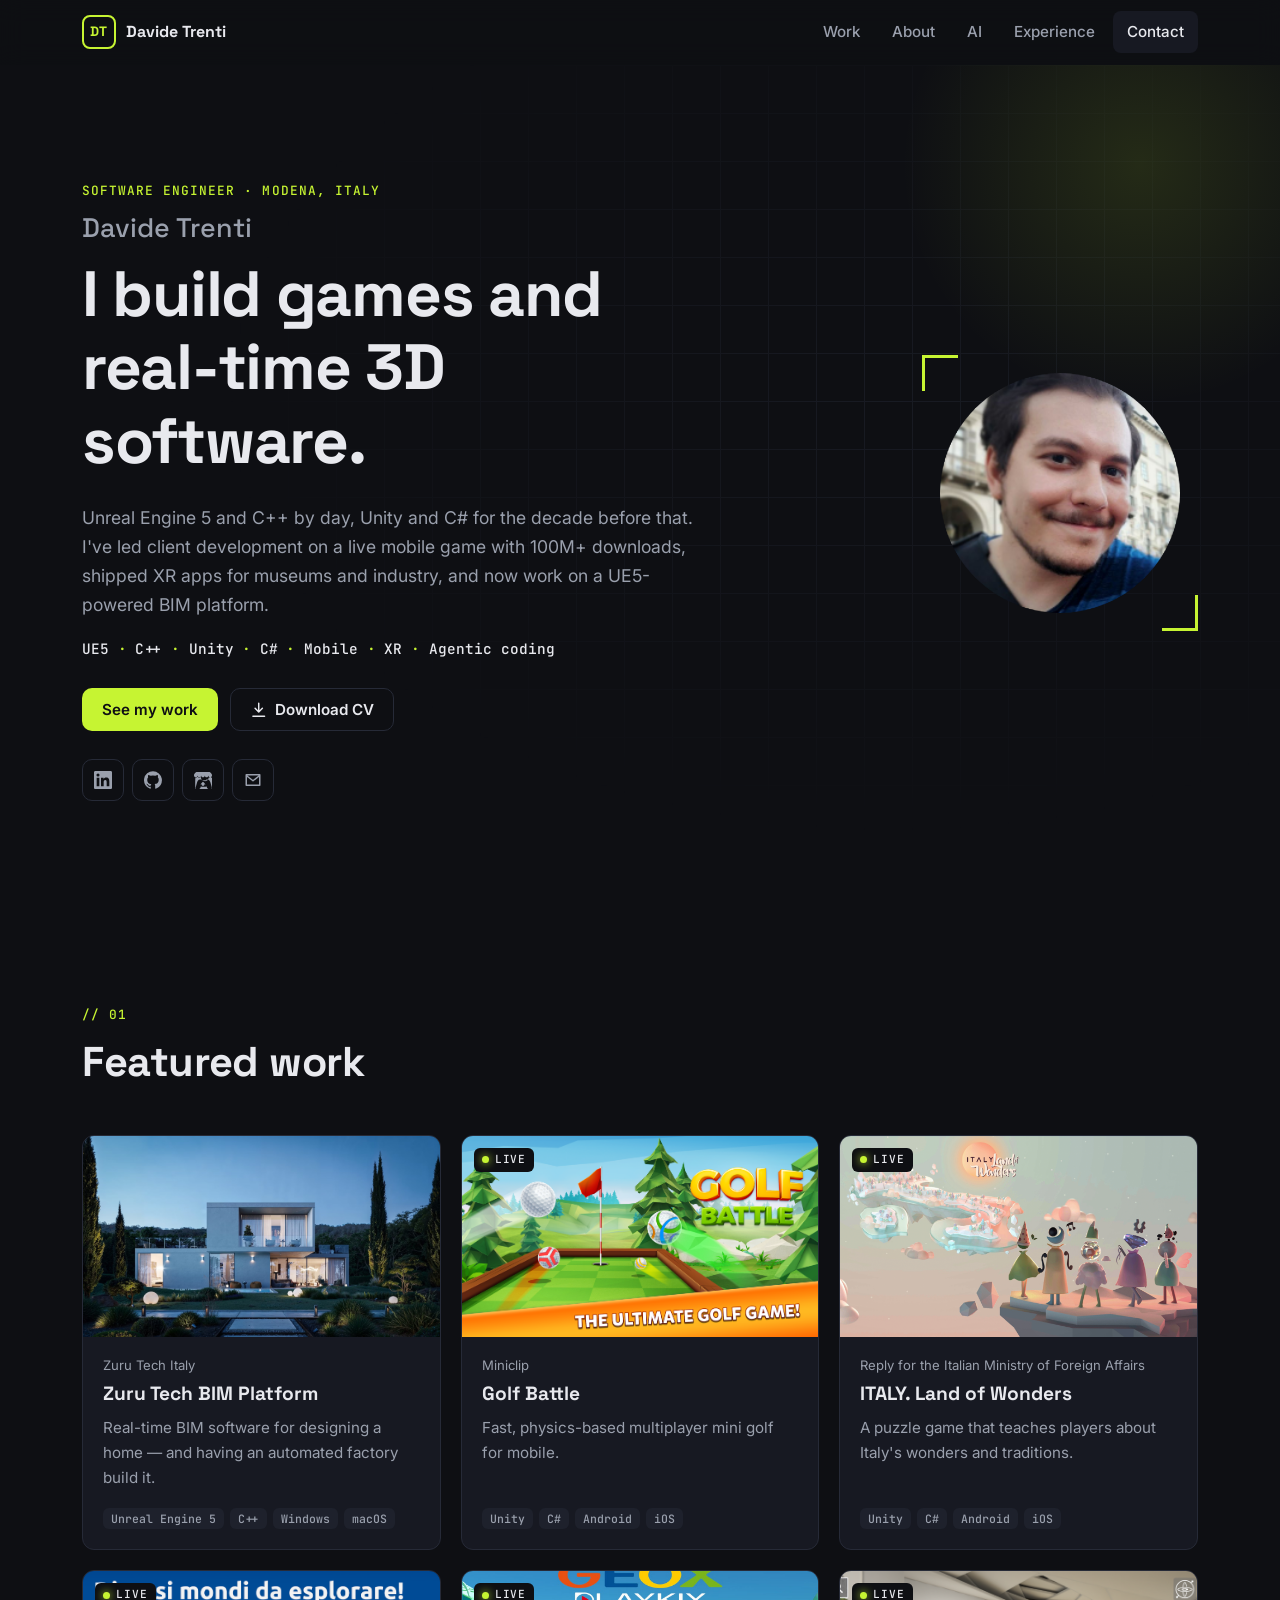
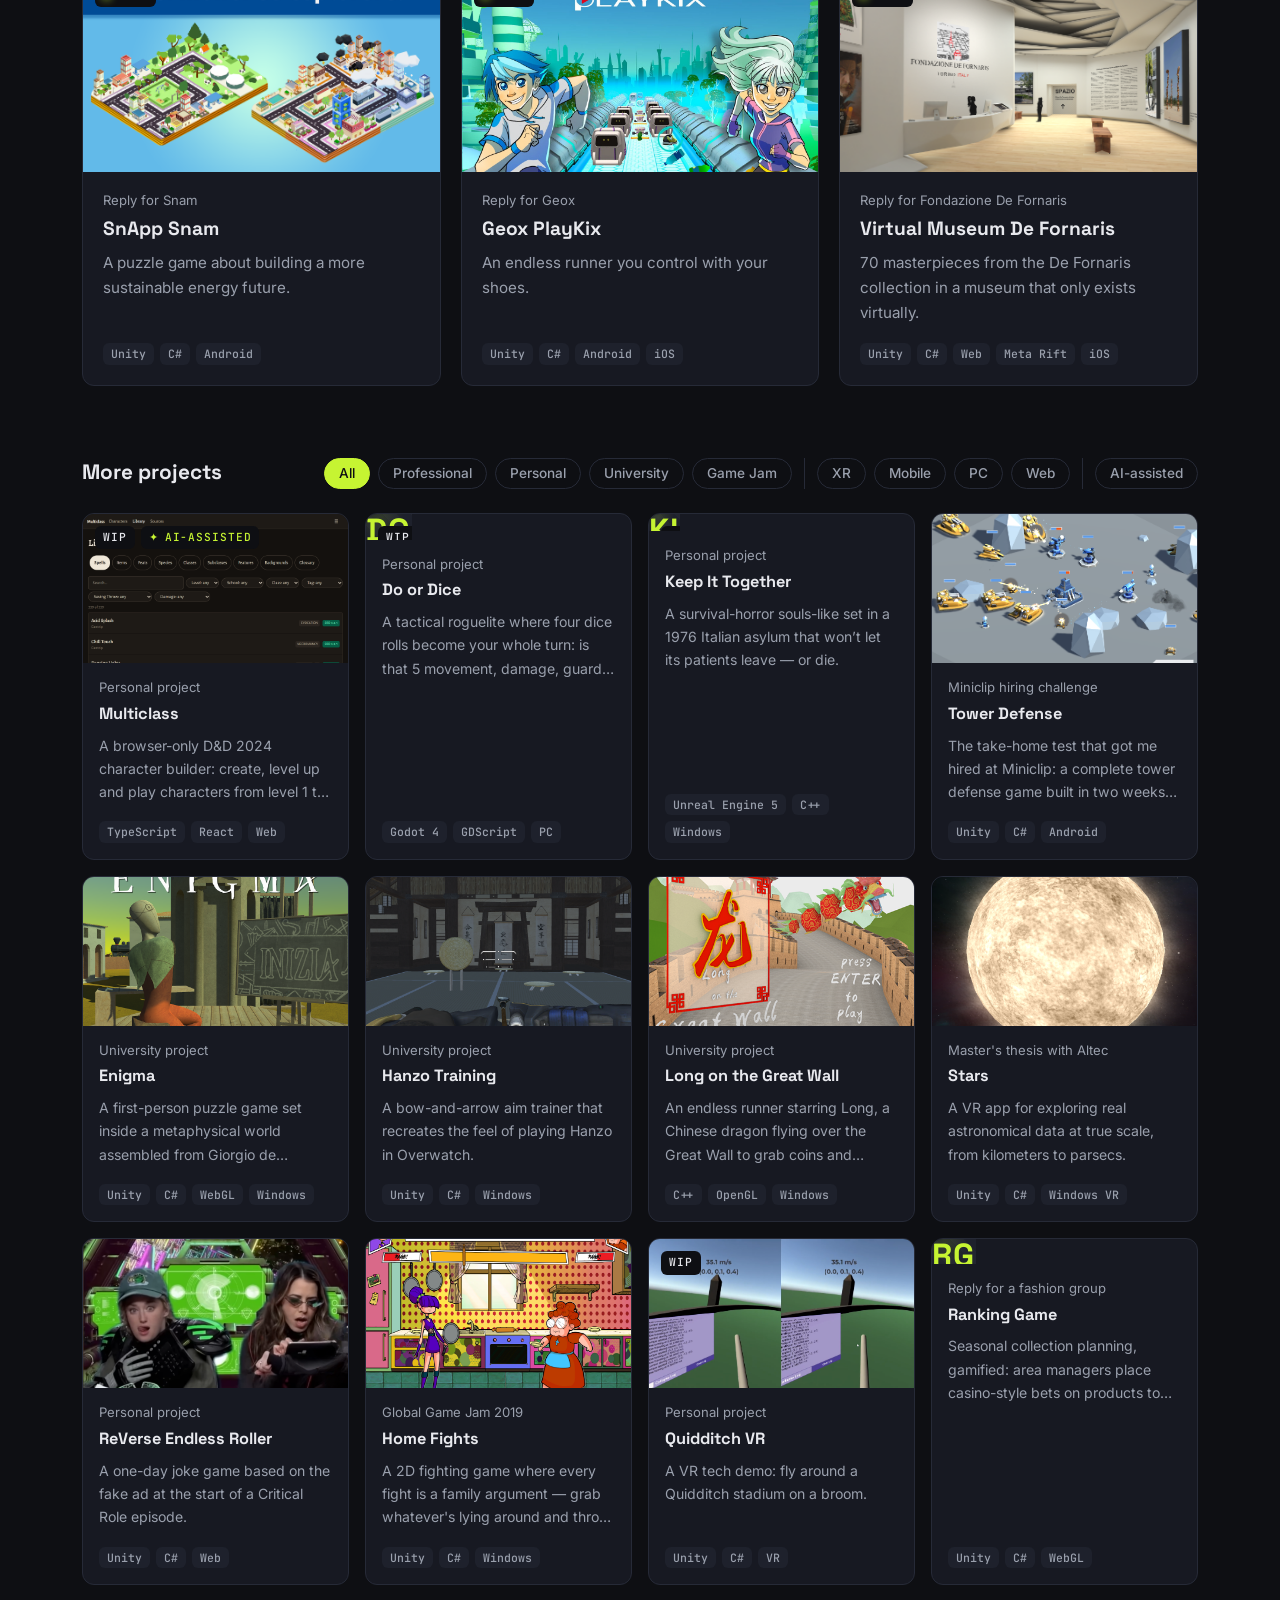
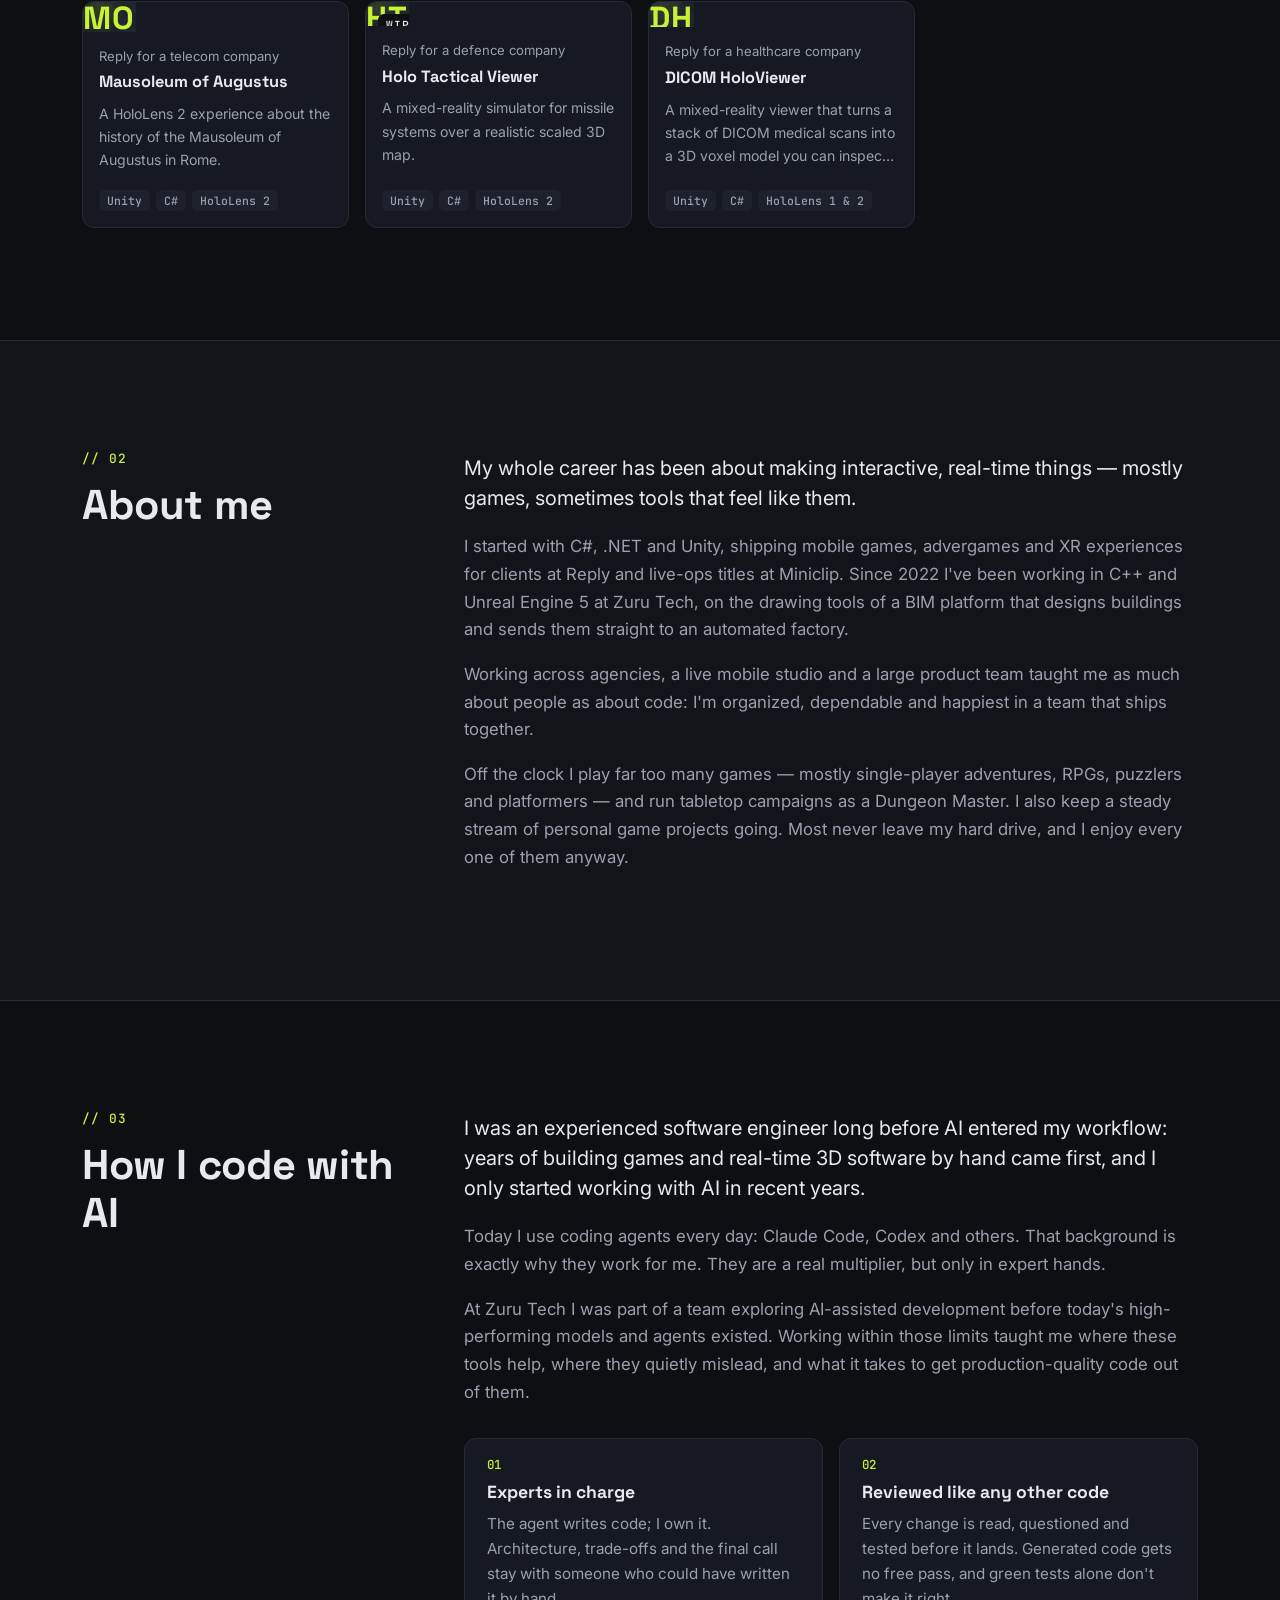
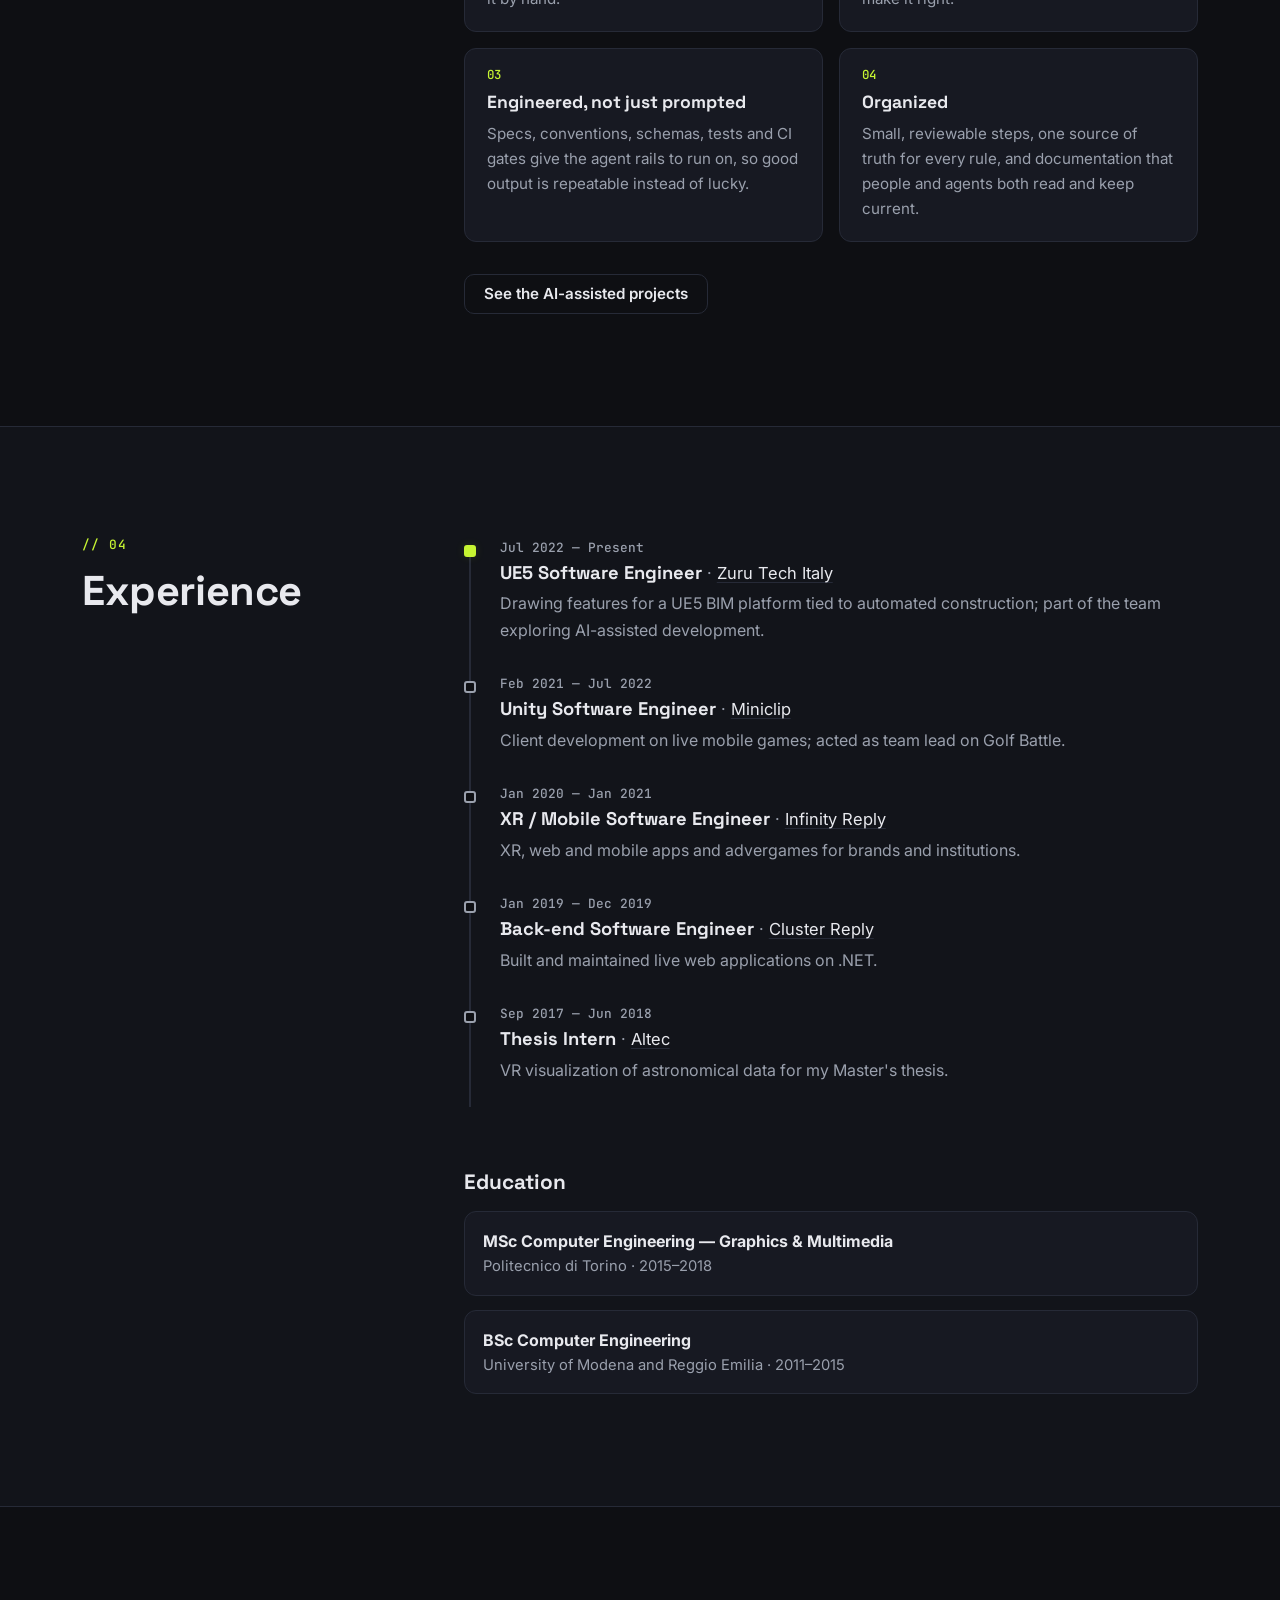
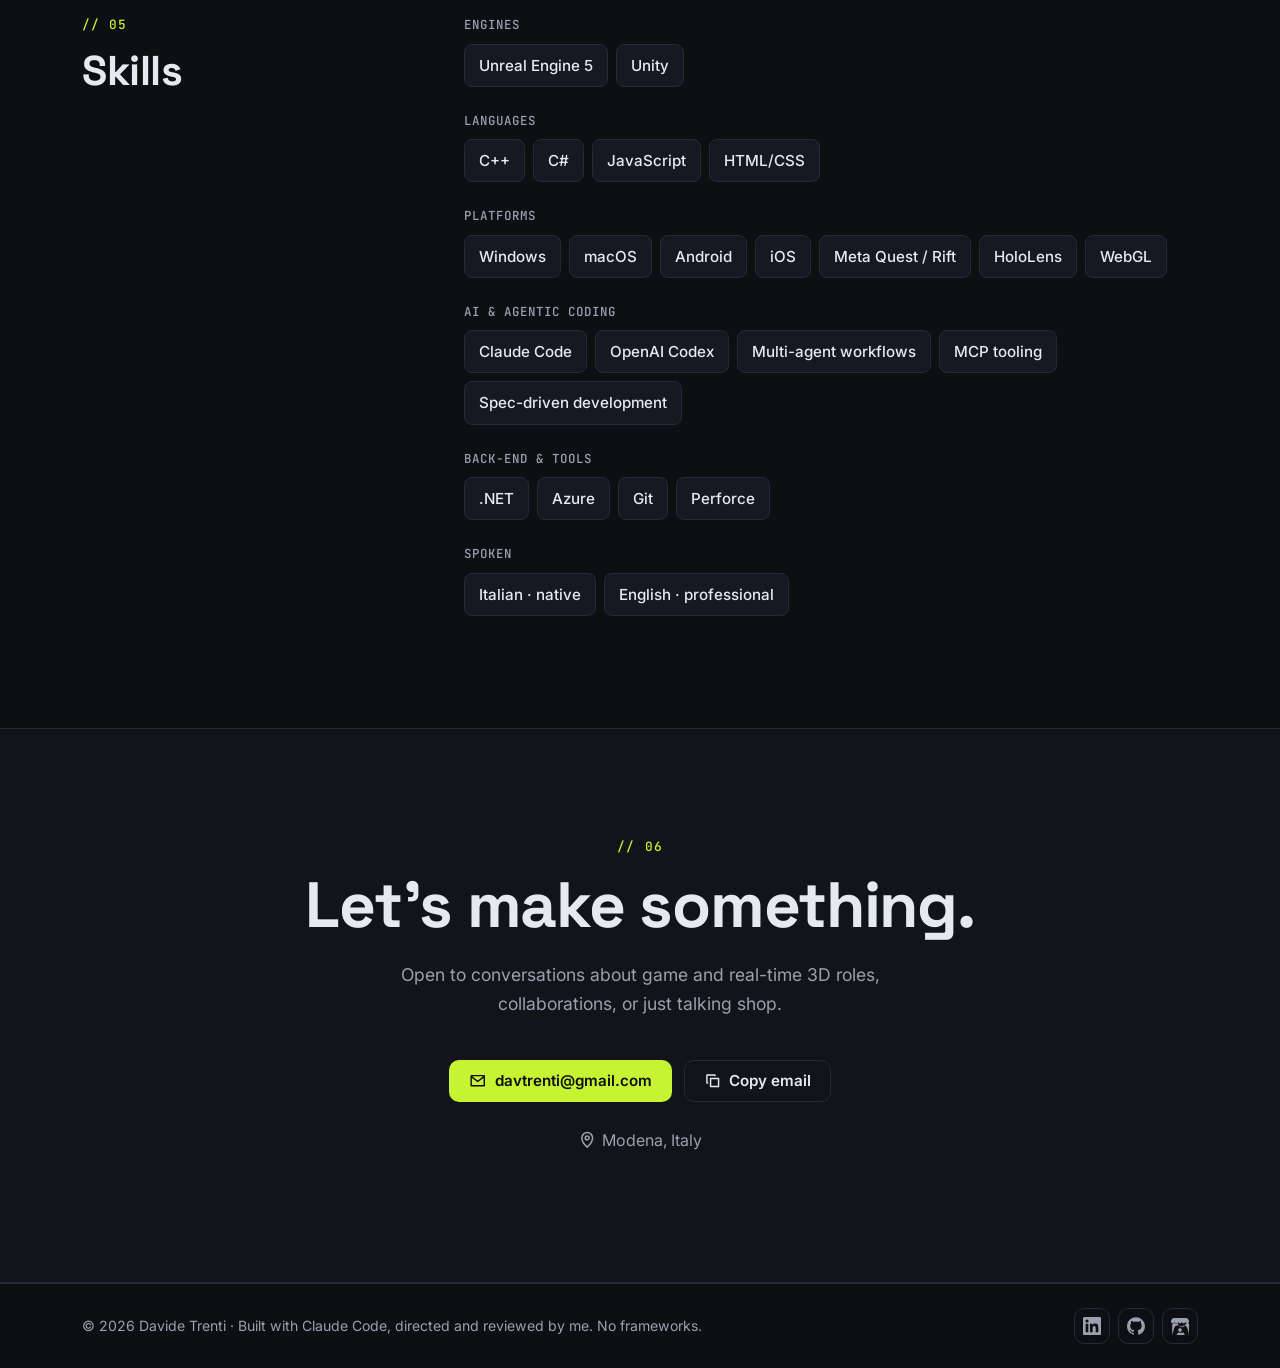
==== portfolio/index.html @ bfc96ba8 "Move portfolio to /portfolio and redirect the root there The user site now also hosts project sites " ====
<!DOCTYPE html>
<html lang="en">

<head>
    <meta charset="utf-8">
    <meta name="viewport" content="width=device-width, initial-scale=1">
    <title>Davide Trenti — Game &amp; Real-time 3D Software Engineer</title>
    <meta name="description" content="Software engineer building games and real-time 3D software with Unreal Engine 5, C++, Unity and C#, plus disciplined agentic coding. Mobile, XR and PC — from live-ops mobile games to UE5 BIM tools.">
    <meta name="author" content="Davide Trenti">
    <meta name="theme-color" content="#0e0f13">
    <link rel="canonical" href="https://thirtiez.github.io/portfolio/">
    <link rel="icon" href="/favicon.ico">

    <!-- Social preview -->
    <meta property="og:type" content="website">
    <meta property="og:url" content="https://thirtiez.github.io/portfolio/">
    <meta property="og:title" content="Davide Trenti — Game & Real-time 3D Software Engineer">
    <meta property="og:description" content="UE5, C++, Unity and C#. Mobile games, XR apps, real-time 3D tools and agentic coding.">
    <meta property="og:image" content="https://thirtiez.github.io/portfolio/assets/images/og-image.png">
    <meta property="og:image:width" content="1200">
    <meta property="og:image:height" content="630">
    <meta property="og:image:alt" content="Davide Trenti — I build games and real-time 3D software.">
    <meta name="twitter:card" content="summary_large_image">

    <script type="application/ld+json">
    {
        "@context": "https://schema.org",
        "@type": "Person",
        "name": "Davide Trenti",
        "jobTitle": "Software Engineer",
        "url": "https://thirtiez.github.io/portfolio/",
        "image": "https://thirtiez.github.io/portfolio/assets/images/profile.png",
        "email": "mailto:davtrenti@gmail.com",
        "address": { "@type": "PostalAddress", "addressLocality": "Modena", "addressCountry": "IT" },
        "worksFor": { "@type": "Organization", "name": "Zuru Tech Italy" },
        "sameAs": [
            "https://www.linkedin.com/in/davide-trenti-202668138/",
            "https://github.com/Thirtiez",
            "https://thirties.itch.io/"
        ]
    }
    </script>

    <link rel="preconnect" href="https://fonts.googleapis.com">
    <link rel="preconnect" href="https://fonts.gstatic.com" crossorigin>
    <link rel="stylesheet" href="https://fonts.googleapis.com/css2?family=Inter:wght@400;500;600&family=JetBrains+Mono:wght@500&family=Space+Grotesk:wght@500;700&display=swap">
    <link rel="stylesheet" href="assets/css/main.css">
</head>

<body>
    <!-- Icon sprite -->
    <svg width="0" height="0" style="position:absolute" aria-hidden="true">
        <symbol id="i-linkedin" viewBox="0 0 24 24"><path fill="currentColor" d="M20.45 20.45h-3.56v-5.57c0-1.33-.02-3.04-1.85-3.04-1.85 0-2.14 1.45-2.14 2.94v5.67H9.35V9h3.41v1.56h.05c.48-.9 1.64-1.85 3.37-1.85 3.6 0 4.27 2.37 4.27 5.46v6.28zM5.34 7.43a2.06 2.06 0 1 1 0-4.13 2.06 2.06 0 0 1 0 4.13zM7.12 20.45H3.56V9h3.56v11.45zM22.22 0H1.77C.79 0 0 .77 0 1.73v20.54C0 23.23.79 24 1.77 24h20.45c.98 0 1.78-.77 1.78-1.73V1.73C24 .77 23.2 0 22.22 0z"/></symbol>
        <symbol id="i-github" viewBox="0 0 24 24"><path fill="currentColor" d="M12 .3a12 12 0 0 0-3.8 23.38c.6.12.83-.26.83-.57L9 21.07c-3.34.72-4.04-1.61-4.04-1.61-.55-1.39-1.34-1.76-1.34-1.76-1.08-.74.09-.73.09-.73 1.2.09 1.83 1.24 1.83 1.24 1.07 1.83 2.81 1.3 3.5 1 .1-.78.42-1.31.76-1.61-2.67-.3-5.47-1.33-5.47-5.93 0-1.31.47-2.38 1.24-3.22-.14-.3-.54-1.52.1-3.18 0 0 1-.32 3.3 1.23a11.5 11.5 0 0 1 6 0c2.28-1.55 3.29-1.23 3.29-1.23.64 1.66.24 2.88.12 3.18a4.65 4.65 0 0 1 1.23 3.22c0 4.61-2.8 5.63-5.48 5.92.42.36.81 1.1.81 2.22l-.01 3.29c0 .31.2.69.82.57A12 12 0 0 0 12 .3"/></symbol>
        <symbol id="i-itch" viewBox="0 0 24 24"><path fill="currentColor" d="M3.13 1.34C2.08 1.97.02 4.33 0 4.95v1.03c0 1.3 1.22 2.45 2.33 2.45 1.33 0 2.44-1.1 2.44-2.42 0 1.32 1.07 2.42 2.4 2.42s2.36-1.1 2.36-2.42c0 1.32 1.13 2.42 2.46 2.42h.02c1.33 0 2.46-1.1 2.46-2.42 0 1.32 1.03 2.42 2.36 2.42s2.4-1.1 2.4-2.42c0 1.32 1.11 2.42 2.44 2.42 1.11 0 2.33-1.15 2.33-2.45V4.95c-.02-.62-2.08-2.98-3.13-3.6-3.27-.12-5.54-.14-8.87-.14-3.33 0-7.87.05-8.87.14zm6.33 6.43a2.8 2.8 0 0 1-4.8 0 2.8 2.8 0 0 1-2.38 1.38c-.15 0-.3-.05-.43-.1-.17 1.88-.24 3.67-.27 4.98v.66c0 3.22-.32 10.42 1.42 12.2 2.7.63 7.67.92 12.66.92h.02c5 0 9.96-.3 12.66-.92 1.74-1.78 1.43-8.98 1.42-12.2v-.66c-.03-1.3-.1-3.1-.27-4.98-.13.05-.28.1-.43.1-1 0-1.86-.55-2.38-1.38a2.8 2.8 0 0 1-4.8 0 2.8 2.8 0 0 1-2.38 1.36h-.04A2.8 2.8 0 0 1 9.46 7.77zm-1.53 3.58c1.05 0 1.98 0 3.13 1.26a29.1 29.1 0 0 1 1.94-.12c.7 0 1.33.04 1.94.12 1.15-1.26 2.08-1.26 3.13-1.26.5 0 2.48 0 3.86 3.88l1.48 5.33c1.1 3.96-.35 4.06-2.16 4.06-2.68-.1-4.17-2.05-4.17-4a29.2 29.2 0 0 1-8.16 0c0 1.95-1.49 3.9-4.17 4-1.81 0-3.26-.1-2.16-4.06l1.48-5.33c1.38-3.88 3.36-3.88 3.86-3.88zM12 14.4s-2.85 2.62-3.36 3.55l1.86-.08v1.63c0 .07.75.05 1.5.01.75.04 1.5.06 1.5-.01v-1.63l1.86.08C14.85 17.02 12 14.4 12 14.4z"/></symbol>
        <symbol id="i-mail" viewBox="0 0 24 24"><path fill="none" stroke="currentColor" stroke-width="2" stroke-linecap="round" stroke-linejoin="round" d="M3 5h18v14H3zM3 6l9 7 9-7"/></symbol>
        <symbol id="i-download" viewBox="0 0 24 24"><path fill="none" stroke="currentColor" stroke-width="2" stroke-linecap="round" stroke-linejoin="round" d="M12 3v12m-5-5 5 5 5-5M4 21h16"/></symbol>
        <symbol id="i-external" viewBox="0 0 24 24"><path fill="none" stroke="currentColor" stroke-width="2" stroke-linecap="round" stroke-linejoin="round" d="M14 4h6v6M20 4l-9 9M18 14v6H4V6h6"/></symbol>
        <symbol id="i-copy" viewBox="0 0 24 24"><path fill="none" stroke="currentColor" stroke-width="2" stroke-linecap="round" stroke-linejoin="round" d="M9 9h11v11H9zM5 15H4V4h11v1"/></symbol>
        <symbol id="i-pin" viewBox="0 0 24 24"><path fill="none" stroke="currentColor" stroke-width="2" stroke-linecap="round" stroke-linejoin="round" d="M12 21s-7-6.2-7-12a7 7 0 0 1 14 0c0 5.8-7 12-7 12zm0-9.5a2.5 2.5 0 1 0 0-5 2.5 2.5 0 0 0 0 5z"/></symbol>
        <symbol id="i-close" viewBox="0 0 24 24"><path fill="none" stroke="currentColor" stroke-width="2" stroke-linecap="round" d="M6 6l12 12M18 6 6 18"/></symbol>
        <symbol id="i-menu" viewBox="0 0 24 24"><path fill="none" stroke="currentColor" stroke-width="2" stroke-linecap="round" d="M4 7h16M4 12h16M4 17h16"/></symbol>
    </svg>

    <a class="skip-link" href="#main">Skip to content</a>

    <header class="site-header">
        <nav class="nav container" aria-label="Main">
            <a class="brand" href="#top" aria-label="Davide Trenti, back to top"><span class="brand-mark">DT</span><span class="brand-name">Davide Trenti</span></a>
            <button class="nav-toggle" type="button" aria-expanded="false" aria-controls="nav-links" aria-label="Open menu">
                <svg class="icon"><use href="#i-menu"/></svg>
            </button>
            <ul class="nav-links" id="nav-links">
                <li><a href="#work">Work</a></li>
                <li><a href="#about">About</a></li>
                <li><a href="#ai">AI</a></li>
                <li><a href="#experience">Experience</a></li>
                <li><a class="nav-cta" href="#contact">Contact</a></li>
            </ul>
        </nav>
    </header>

    <main id="main">
        <!-- Hero -->
        <section class="hero" id="top">
            <div class="container hero-inner">
                <div class="hero-text">
                    <p class="eyebrow">Software engineer · Modena, Italy</p>
                    <h1 class="hero-title"><span class="hero-name">Davide Trenti</span>I build games and real-time 3D software.</h1>
                    <p class="hero-sub">Unreal Engine 5 and C++ by day, Unity and C# for the decade before that. I've led client development on a live mobile game with 100M+ downloads, shipped XR apps for museums and industry, and now work on a UE5-powered BIM platform.</p>
                    <ul class="tech-line" aria-label="Main technologies"><li>UE5</li><li>C++</li><li>Unity</li><li>C#</li><li>Mobile</li><li>XR</li><li>Agentic coding</li></ul>
                    <div class="hero-actions">
                        <a class="btn btn-primary" href="#work">See my work</a>
                        <a class="btn btn-ghost" href="assets/cv/Davide_Trenti_CV.pdf" download><svg class="icon"><use href="#i-download"/></svg>Download CV</a>
                    </div>
                    <ul class="socials" aria-label="Profiles">
                        <li><a href="https://www.linkedin.com/in/davide-trenti-202668138/" target="_blank" rel="noopener" aria-label="LinkedIn"><svg class="icon"><use href="#i-linkedin"/></svg></a></li>
                        <li><a href="https://github.com/Thirtiez" target="_blank" rel="noopener" aria-label="GitHub"><svg class="icon"><use href="#i-github"/></svg></a></li>
                        <li><a href="https://thirties.itch.io/" target="_blank" rel="noopener" aria-label="itch.io"><svg class="icon"><use href="#i-itch"/></svg></a></li>
                        <li><a href="mailto:davtrenti@gmail.com" aria-label="Email"><svg class="icon"><use href="#i-mail"/></svg></a></li>
                    </ul>
                </div>
                <div class="hero-photo">
                    <img src="assets/images/profile.png" alt="Portrait of Davide Trenti" width="200" height="200">
                </div>
            </div>
        </section>

        <!-- Work -->
        <section class="section" id="work" aria-labelledby="work-title">
            <div class="container">
                <p class="section-label">// 01</p>
                <h2 class="section-title" id="work-title">Featured work</h2>
                <div class="grid grid-featured" id="featured-grid"></div>

                <div class="more-head">
                    <h3 class="subsection-title">More projects</h3>
                    <div class="filters" role="group" aria-label="Filter projects" id="filters"></div>
                </div>
                <div class="grid grid-more" id="more-grid" aria-live="polite"></div>
                <noscript><p>Project list needs JavaScript. You can also find my work on <a href="https://github.com/Thirtiez">GitHub</a> and <a href="https://www.linkedin.com/in/davide-trenti-202668138/">LinkedIn</a>.</p></noscript>
            </div>
        </section>

        <!-- About -->
        <section class="section section-alt" id="about" aria-labelledby="about-title">
            <div class="container two-col">
                <div>
                    <p class="section-label">// 02</p>
                    <h2 class="section-title" id="about-title">About me</h2>
                </div>
                <div class="prose">
                    <p>My whole career has been about making interactive, real-time things — mostly games, sometimes tools that feel like them.</p>
                    <p>I started with C#, .NET and Unity, shipping mobile games, advergames and XR experiences for clients at Reply and live-ops titles at Miniclip. Since 2022 I've been working in C++ and Unreal Engine 5 at Zuru Tech, on the drawing tools of a BIM platform that designs buildings and sends them straight to an automated factory.</p>
                    <p>Working across agencies, a live mobile studio and a large product team taught me as much about people as about code: I'm organized, dependable and happiest in a team that ships together.</p>
                    <p>Off the clock I play far too many games — mostly single-player adventures, RPGs, puzzlers and platformers — and run tabletop campaigns as a Dungeon Master. I also keep a steady stream of personal game projects going. Most never leave my hard drive, and I enjoy every one of them anyway.</p>
                </div>
            </div>
        </section>

        <!-- AI -->
        <section class="section" id="ai" aria-labelledby="ai-title">
            <div class="container two-col">
                <div>
                    <p class="section-label">// 03</p>
                    <h2 class="section-title" id="ai-title">How I code with AI</h2>
                </div>
                <div>
                    <div class="prose">
                        <p>I was an experienced software engineer long before AI entered my workflow: years of building games and real-time 3D software by hand came first, and I only started working with AI in recent years.</p>
                        <p>Today I use coding agents every day: Claude Code, Codex and others. That background is exactly why they work for me. They are a real multiplier, but only in expert hands.</p>
                        <p>At Zuru Tech I was part of a team exploring AI-assisted development before today's high-performing models and agents existed. Working within those limits taught me where these tools help, where they quietly mislead, and what it takes to get production-quality code out of them.</p>
                    </div>
                    <ol class="principles">
                        <li>
                            <h3>Experts in charge</h3>
                            <p>The agent writes code; I own it. Architecture, trade-offs and the final call stay with someone who could have written it by hand.</p>
                        </li>
                        <li>
                            <h3>Reviewed like any other code</h3>
                            <p>Every change is read, questioned and tested before it lands. Generated code gets no free pass, and green tests alone don't make it right.</p>
                        </li>
                        <li>
                            <h3>Engineered, not just prompted</h3>
                            <p>Specs, conventions, schemas, tests and CI gates give the agent rails to run on, so good output is repeatable instead of lucky.</p>
                        </li>
                        <li>
                            <h3>Organized</h3>
                            <p>Small, reviewable steps, one source of truth for every rule, and documentation that people and agents both read and keep current.</p>
                        </li>
                    </ol>
                    <a class="btn btn-ghost" href="#work" data-filter-link="ai">See the AI-assisted projects</a>
                </div>
            </div>
        </section>

        <!-- Experience -->
        <section class="section section-alt" id="experience" aria-labelledby="exp-title">
            <div class="container two-col">
                <div>
                    <p class="section-label">// 04</p>
                    <h2 class="section-title" id="exp-title">Experience</h2>
                </div>
                <div>
                    <ol class="timeline">
                        <li>
                            <p class="tl-date">Jul 2022 — Present</p>
                            <h3 class="tl-role">UE5 Software Engineer <span>· <a href="https://www.zuru.tech/" target="_blank" rel="noopener">Zuru Tech Italy</a></span></h3>
                            <p>Drawing features for a UE5 BIM platform tied to automated construction; part of the team exploring AI-assisted development.</p>
                        </li>
                        <li>
                            <p class="tl-date">Feb 2021 — Jul 2022</p>
                            <h3 class="tl-role">Unity Software Engineer <span>· <a href="https://www.miniclip.com/" target="_blank" rel="noopener">Miniclip</a></span></h3>
                            <p>Client development on live mobile games; acted as team lead on Golf Battle.</p>
                        </li>
                        <li>
                            <p class="tl-date">Jan 2020 — Jan 2021</p>
                            <h3 class="tl-role">XR / Mobile Software Engineer <span>· <a href="https://www.reply.com/infinity-reply/en" target="_blank" rel="noopener">Infinity Reply</a></span></h3>
                            <p>XR, web and mobile apps and advergames for brands and institutions.</p>
                        </li>
                        <li>
                            <p class="tl-date">Jan 2019 — Dec 2019</p>
                            <h3 class="tl-role">Back-end Software Engineer <span>· <a href="https://www.reply.com/cluster-reply-italy/it" target="_blank" rel="noopener">Cluster Reply</a></span></h3>
                            <p>Built and maintained live web applications on .NET.</p>
                        </li>
                        <li>
                            <p class="tl-date">Sep 2017 — Jun 2018</p>
                            <h3 class="tl-role">Thesis Intern <span>· <a href="https://www.altecspace.it/en/" target="_blank" rel="noopener">Altec</a></span></h3>
                            <p>VR visualization of astronomical data for my Master's thesis.</p>
                        </li>
                    </ol>

                    <h3 class="subsection-title">Education</h3>
                    <ul class="edu">
                        <li><strong>MSc Computer Engineering — Graphics &amp; Multimedia</strong><span>Politecnico di Torino · 2015–2018</span></li>
                        <li><strong>BSc Computer Engineering</strong><span>University of Modena and Reggio Emilia · 2011–2015</span></li>
                    </ul>
                </div>
            </div>
        </section>

        <!-- Skills -->
        <section class="section" id="skills" aria-labelledby="skills-title">
            <div class="container two-col">
                <div>
                    <p class="section-label">// 05</p>
                    <h2 class="section-title" id="skills-title">Skills</h2>
                </div>
                <dl class="skills">
                    <div><dt>Engines</dt><dd><span>Unreal Engine 5</span><span>Unity</span></dd></div>
                    <div><dt>Languages</dt><dd><span>C++</span><span>C#</span><span>JavaScript</span><span>HTML/CSS</span></dd></div>
                    <div><dt>Platforms</dt><dd><span>Windows</span><span>macOS</span><span>Android</span><span>iOS</span><span>Meta Quest / Rift</span><span>HoloLens</span><span>WebGL</span></dd></div>
                    <div><dt>AI &amp; agentic coding</dt><dd><span>Claude Code</span><span>OpenAI Codex</span><span>Multi-agent workflows</span><span>MCP tooling</span><span>Spec-driven development</span></dd></div>
                    <div><dt>Back-end &amp; tools</dt><dd><span>.NET</span><span>Azure</span><span>Git</span><span>Perforce</span></dd></div>
                    <div><dt>Spoken</dt><dd><span>Italian · native</span><span>English · professional</span></dd></div>
                </dl>
            </div>
        </section>

        <!-- Contact -->
        <section class="section section-alt contact" id="contact" aria-labelledby="contact-title">
            <div class="container contact-inner">
                <p class="section-label">// 06</p>
                <h2 class="contact-title" id="contact-title">Let's make something.</h2>
                <p class="contact-text">Open to conversations about game and real-time 3D roles, collaborations, or just talking shop.</p>
                <div class="contact-actions">
                    <a class="btn btn-primary" href="mailto:davtrenti@gmail.com"><svg class="icon"><use href="#i-mail"/></svg>davtrenti@gmail.com</a>
                    <button class="btn btn-ghost" type="button" id="copy-email" data-email="davtrenti@gmail.com"><svg class="icon"><use href="#i-copy"/></svg><span>Copy email</span></button>
                </div>
                <p class="contact-meta"><svg class="icon"><use href="#i-pin"/></svg>Modena, Italy</p>
            </div>
        </section>
    </main>

    <footer class="site-footer">
        <div class="container footer-inner">
            <p>© <span id="year">2026</span> Davide Trenti · Built with Claude Code, directed and reviewed by me. No frameworks.</p>
            <ul class="socials socials-sm" aria-label="Profiles">
                <li><a href="https://www.linkedin.com/in/davide-trenti-202668138/" target="_blank" rel="noopener" aria-label="LinkedIn"><svg class="icon"><use href="#i-linkedin"/></svg></a></li>
                <li><a href="https://github.com/Thirtiez" target="_blank" rel="noopener" aria-label="GitHub"><svg class="icon"><use href="#i-github"/></svg></a></li>
                <li><a href="https://thirties.itch.io/" target="_blank" rel="noopener" aria-label="itch.io"><svg class="icon"><use href="#i-itch"/></svg></a></li>
            </ul>
        </div>
    </footer>

    <!-- Project details -->
    <dialog class="modal" id="project-modal" aria-labelledby="modal-title">
        <button class="modal-close" type="button" aria-label="Close"><svg class="icon"><use href="#i-close"/></svg></button>
        <div class="modal-body" id="modal-body"></div>
    </dialog>

    <script src="assets/js/projects.js"></script>
    <script src="assets/js/main.js"></script>
</body>

</html>
---- portfolio/assets/css/main.css ----
/* ===== Tokens ===== */
:root {
    --bg: #0e0f13;
    --bg-alt: #12141a;
    --surface: #171922;
    --surface-2: #1e212c;
    --border: #262a37;
    --text: #e8e9ee;
    --muted: #9aa0ad;
    --accent: #c6f432;
    --accent-ink: #0e0f13;
    --accent-soft: rgb(198 244 50 / 0.12);

    --font-display: 'Space Grotesk', system-ui, sans-serif;
    --font-body: 'Inter', system-ui, sans-serif;
    --font-mono: 'JetBrains Mono', ui-monospace, monospace;

    --radius: 12px;
    --gutter: clamp(16px, 4vw, 32px);
    --maxw: 1180px;
    --ease: cubic-bezier(.2, .7, .2, 1);

    color-scheme: dark;
}

/* ===== Base ===== */
*, *::before, *::after { box-sizing: border-box; }

html { scroll-behavior: smooth; scroll-padding-top: 72px; }

body {
    margin: 0;
    background: var(--bg);
    color: var(--text);
    font: 400 1rem/1.65 var(--font-body);
    -webkit-font-smoothing: antialiased;
    overflow-x: hidden;
}

img { max-width: 100%; display: block; }
a { color: inherit; }
h1, h2, h3 { font-family: var(--font-display); line-height: 1.15; margin: 0; }
p { margin: 0 0 1em; }

.icon { width: 1.15em; height: 1.15em; flex-shrink: 0; }

:focus-visible { outline: 2px solid var(--accent); outline-offset: 3px; border-radius: 4px; }

.container { max-width: var(--maxw); margin: 0 auto; padding: 0 var(--gutter); }

.skip-link {
    position: absolute; left: 16px; top: -48px; z-index: 100;
    background: var(--accent); color: var(--accent-ink);
    padding: 8px 14px; border-radius: 8px; font-weight: 600; text-decoration: none;
}
.skip-link:focus { top: 12px; }

/* ===== Buttons ===== */
.btn {
    display: inline-flex; align-items: center; gap: .5em;
    padding: .75em 1.25em; border-radius: 10px;
    font: 600 .95rem/1 var(--font-body); text-decoration: none; cursor: pointer;
    border: 1px solid transparent;
    transition: transform .2s var(--ease), background .2s, border-color .2s, color .2s;
}
.btn:hover { transform: translateY(-2px); }
.btn-primary { background: var(--accent); color: var(--accent-ink); }
.btn-ghost { background: transparent; color: var(--text); border-color: var(--border); }
.btn-ghost:hover { border-color: var(--accent); color: var(--accent); }

/* ===== Header / nav ===== */
.site-header {
    position: sticky; top: 0; z-index: 50;
    background: rgb(14 15 19 / 0.8);
    backdrop-filter: blur(12px);
    border-bottom: 1px solid transparent;
    transition: border-color .2s;
}
.site-header.scrolled { border-bottom-color: var(--border); }

.nav { display: flex; align-items: center; justify-content: space-between; height: 64px; }

.brand { display: flex; align-items: center; gap: .6em; text-decoration: none; font-family: var(--font-display); font-weight: 700; }
.brand-mark {
    display: grid; place-items: center; width: 34px; height: 34px;
    border: 2px solid var(--accent); color: var(--accent); border-radius: 8px;
    font-size: .85rem; letter-spacing: .02em;
}

.nav-links { display: flex; align-items: center; gap: 4px; list-style: none; margin: 0; padding: 0; }
.nav-links a {
    display: block; padding: 8px 14px; border-radius: 8px;
    color: var(--muted); text-decoration: none; font-weight: 500; font-size: .95rem;
    transition: color .2s, background .2s;
}
.nav-links a:hover, .nav-links a.active { color: var(--text); background: var(--surface); }
.nav-links .nav-cta { color: var(--accent); }

.nav-toggle {
    display: none; background: none; border: 1px solid var(--border); color: var(--text);
    border-radius: 8px; padding: 8px; cursor: pointer;
}
.nav-toggle .icon { width: 22px; height: 22px; display: block; }

@media (max-width: 720px) {
    .nav-toggle { display: block; }
    .nav-links {
        position: absolute; top: 64px; left: 0; right: 0;
        flex-direction: column; align-items: stretch; gap: 0;
        background: var(--bg); border-bottom: 1px solid var(--border);
        padding: 8px var(--gutter) 16px;
        display: none;
    }
    .nav-links.open { display: flex; }
    .nav-links a { padding: 12px 8px; }
}

/* ===== Hero ===== */
.hero {
    position: relative;
    padding: clamp(56px, 10vw, 120px) 0 clamp(56px, 8vw, 96px);
    overflow: hidden;
}
.hero::before {
    /* faint level-editor grid */
    content: ""; position: absolute; inset: 0; z-index: -1;
    background-image:
        linear-gradient(var(--border) 1px, transparent 1px),
        linear-gradient(90deg, var(--border) 1px, transparent 1px);
    background-size: 48px 48px;
    mask-image: radial-gradient(ellipse 70% 70% at 70% 40%, #000 0%, transparent 75%);
    opacity: .45;
}
.hero::after {
    content: ""; position: absolute; z-index: -1;
    width: 520px; height: 520px; right: -120px; top: -160px;
    background: radial-gradient(circle, var(--accent-soft), transparent 65%);
}

.hero-inner { display: grid; grid-template-columns: 1fr auto; gap: 48px; align-items: center; }

.eyebrow, .section-label {
    font: 500 .8rem/1 var(--font-mono); letter-spacing: .08em; text-transform: uppercase;
    color: var(--accent); margin-bottom: 1.2em;
}

.hero-title { font-size: clamp(2.2rem, 5.5vw, 4rem); font-weight: 700; letter-spacing: -.02em; max-width: 14ch; }
.hero-name {
    display: block; font-size: .42em; font-weight: 500; letter-spacing: 0;
    color: var(--muted); margin-bottom: .5em;
}
.hero-sub { color: var(--muted); font-size: 1.1rem; max-width: 58ch; margin-top: 1.4em; }

.tech-line { display: flex; flex-wrap: wrap; gap: .6em 0; list-style: none; padding: 0; font: 500 .9rem/1 var(--font-mono); margin: 1.6em 0 0; }
.tech-line li + li::before { content: "·"; color: var(--accent); margin: 0 .6em; }

.hero-actions { display: flex; flex-wrap: wrap; gap: 12px; margin-top: 2em; }

.socials { display: flex; gap: 8px; list-style: none; padding: 0; margin: 1.8em 0 0; }
.socials a {
    display: grid; place-items: center; width: 42px; height: 42px;
    border: 1px solid var(--border); border-radius: 10px; color: var(--muted);
    transition: color .2s, border-color .2s, transform .2s var(--ease);
}
.socials a:hover { color: var(--accent); border-color: var(--accent); transform: translateY(-2px); }
.socials .icon { width: 18px; height: 18px; }

.hero-photo { position: relative; padding: 18px; }
.hero-photo img { width: clamp(160px, 22vw, 240px); height: auto; border-radius: 50%; }
.hero-photo::before, .hero-photo::after {
    /* crosshair corner brackets */
    content: ""; position: absolute; width: 36px; height: 36px; border: 3px solid var(--accent);
}
.hero-photo::before { top: 0; left: 0; border-right: 0; border-bottom: 0; }
.hero-photo::after { bottom: 0; right: 0; border-left: 0; border-top: 0; }

@media (max-width: 720px) {
    .hero-inner { grid-template-columns: 1fr; gap: 32px; }
    .hero-photo { order: -1; justify-self: start; padding: 12px; }
    .hero-photo img { width: 120px; }
    .hero-photo::before, .hero-photo::after { width: 24px; height: 24px; }
}

/* ===== Sections ===== */
.section { padding: clamp(64px, 9vw, 112px) 0; }
.section-alt { background: var(--bg-alt); border-block: 1px solid var(--border); }
.section-title { font-size: clamp(1.8rem, 3.5vw, 2.6rem); letter-spacing: -.01em; margin-bottom: 1.2em; }
.subsection-title { font-size: 1.3rem; margin: 0; }

.two-col { display: grid; grid-template-columns: minmax(200px, 1fr) 2.2fr; gap: 48px; }
@media (max-width: 860px) { .two-col { grid-template-columns: 1fr; gap: 0; } }

.prose { color: var(--muted); font-size: 1.05rem; max-width: 68ch; }
.prose p:first-child { color: var(--text); font-size: 1.25rem; line-height: 1.5; }

/* ===== Project grids ===== */
.grid { display: grid; gap: 20px; }
.grid-featured { grid-template-columns: repeat(3, 1fr); }
.grid-more { grid-template-columns: repeat(4, 1fr); gap: 16px; }
@media (max-width: 1023px) { .grid-featured { grid-template-columns: repeat(2, 1fr); } .grid-more { grid-template-columns: repeat(3, 1fr); } }
@media (max-width: 760px) { .grid-more { grid-template-columns: repeat(2, 1fr); } }
@media (max-width: 639px) { .grid-featured, .grid-more { grid-template-columns: 1fr; } }

.card {
    position: relative; display: flex; flex-direction: column;
    background: var(--surface); border: 1px solid var(--border); border-radius: var(--radius);
    overflow: hidden; text-align: left; color: inherit; font: inherit; padding: 0; cursor: pointer;
    transition: transform .25s var(--ease), border-color .25s, box-shadow .25s;
}
.card:hover { transform: translateY(-4px); border-color: var(--accent); box-shadow: 0 16px 40px -20px var(--accent-soft); }
.card:focus-visible { outline-offset: 2px; border-radius: var(--radius); }

.card-media { position: relative; aspect-ratio: 16 / 9; overflow: hidden; background: var(--surface-2); }
.card-media img { width: 100%; height: 100%; object-fit: cover; transition: transform .5s var(--ease); }
.card:hover .card-media img { transform: scale(1.05); }

.card-placeholder {
    width: 100%; height: 100%; display: grid; place-items: center;
    font: 700 2rem/1 var(--font-display); color: var(--accent); letter-spacing: .04em;
    background:
        radial-gradient(circle at 30% 20%, var(--accent-soft), transparent 60%),
        repeating-linear-gradient(45deg, transparent 0 10px, rgb(255 255 255 / .02) 10px 20px),
        var(--surface-2);
}

.badges { position: absolute; top: 12px; left: 12px; display: flex; flex-wrap: wrap; gap: 6px; }
.badge {
    font: 500 .7rem/1 var(--font-mono); letter-spacing: .08em; text-transform: uppercase;
    padding: 6px 8px; border-radius: 6px; background: var(--bg); color: var(--text);
    display: inline-flex; align-items: center; gap: 6px;
}
.badge-ai { color: var(--accent); }
.badge-ai::before { content: "✦"; }
.badge-live::before { content: ""; width: 7px; height: 7px; border-radius: 50%; background: var(--accent); box-shadow: 0 0 8px var(--accent); }

.card-body { padding: 18px 20px 20px; display: flex; flex-direction: column; gap: 6px; flex: 1; }
.card-org { font-size: .82rem; color: var(--muted); }
.card-title { font-size: 1.2rem; }
.card-title small { font: 400 .75em var(--font-body); color: var(--muted); }
.card-summary { color: var(--muted); font-size: .95rem; margin: 4px 0 0; }

.tags { display: flex; flex-wrap: wrap; gap: 6px; list-style: none; padding: 0; margin: auto 0 0; padding-top: 12px; }
.tags li {
    font: 500 .72rem/1 var(--font-mono); color: var(--muted);
    padding: 5px 8px; border-radius: 6px; background: var(--surface-2);
}

.grid-more .card-body { padding: 14px 16px 16px; }
.grid-more .card-title { font-size: 1.02rem; }
.grid-more .card-summary { font-size: .88rem; display: -webkit-box; -webkit-line-clamp: 3; -webkit-box-orient: vertical; overflow: hidden; }

.more-head {
    display: flex; flex-wrap: wrap; align-items: center; justify-content: space-between; gap: 16px;
    margin: 72px 0 24px;
}
.filters { display: flex; flex-wrap: wrap; gap: 8px; }
.chip {
    font: 500 .85rem/1 var(--font-body); color: var(--muted);
    background: transparent; border: 1px solid var(--border); border-radius: 999px;
    padding: 8px 14px; cursor: pointer; transition: color .2s, border-color .2s, background .2s;
}
.chip:hover { color: var(--text); border-color: var(--muted); }
.chip[aria-pressed="true"] { background: var(--accent); border-color: var(--accent); color: var(--accent-ink); }
.chip-sep { width: 1px; background: var(--border); margin: 0 4px; }
@media (max-width: 639px) { .chip-sep { display: none; } }

.empty { color: var(--muted); grid-column: 1 / -1; }

/* ===== Modal ===== */
.modal {
    width: min(760px, calc(100% - 32px)); max-height: calc(100dvh - 48px);
    padding: 0; border: 1px solid var(--border); border-radius: 16px;
    background: var(--surface); color: var(--text);
}
.modal::backdrop { background: rgb(5 6 9 / .75); backdrop-filter: blur(4px); }
.modal[open] { animation: pop .25s var(--ease); }
@keyframes pop { from { opacity: 0; transform: translateY(12px) scale(.98); } }

.modal-close {
    position: absolute; top: 12px; right: 12px; z-index: 2;
    display: grid; place-items: center; width: 40px; height: 40px;
    background: rgb(14 15 19 / .8); color: var(--text);
    border: 1px solid var(--border); border-radius: 10px; cursor: pointer;
}
.modal-close:hover { border-color: var(--accent); color: var(--accent); }

.modal-media { aspect-ratio: 16 / 9; background: var(--surface-2); }
.modal-media img { width: 100%; height: 100%; object-fit: cover; }
.modal-content { padding: 24px clamp(20px, 4vw, 32px) 32px; }
.modal-content .badges { position: static; margin-bottom: 12px; }
.modal-content .badge { background: var(--surface-2); }
.modal-content h2 { font-size: clamp(1.5rem, 3vw, 2rem); margin: 4px 0 4px; }
.modal-content h2 small { font: 400 .55em var(--font-body); color: var(--muted); }
.modal-org { color: var(--muted); margin-bottom: 1.2em; }
.modal-summary { font-size: 1.1rem; }
.modal-content h3 { font: 500 .78rem/1 var(--font-mono); letter-spacing: .08em; text-transform: uppercase; color: var(--accent); margin: 1.6em 0 .6em; }
.modal-content p { color: var(--muted); }
.modal-meta { display: grid; grid-template-columns: repeat(2, 1fr); gap: 0 24px; }
.modal-meta .tags { padding-top: 0; }
.modal-links { display: flex; flex-wrap: wrap; gap: 10px; margin-top: 1.8em; }
.modal-links .btn { font-size: .9rem; padding: .65em 1em; }
@media (max-width: 520px) { .modal-meta { grid-template-columns: 1fr; } }

/* ===== AI principles ===== */
.principles {
    list-style: none; counter-reset: principle; padding: 0; margin: 32px 0;
    display: grid; grid-template-columns: repeat(2, 1fr); gap: 16px;
}
.principles li {
    counter-increment: principle; position: relative;
    padding: 20px 22px; background: var(--surface); border: 1px solid var(--border); border-radius: var(--radius);
}
.principles li::before {
    content: "0" counter(principle); display: block; margin-bottom: 10px;
    font: 500 .78rem/1 var(--font-mono); color: var(--accent);
}
.principles h3 { font-size: 1.1rem; margin-bottom: .5em; }
.principles p { color: var(--muted); margin: 0; font-size: .95rem; }
@media (max-width: 639px) { .principles { grid-template-columns: 1fr; } }

/* ===== Timeline ===== */
.timeline { list-style: none; margin: 0 0 56px; padding: 0; position: relative; }
.timeline::before { content: ""; position: absolute; left: 5px; top: 8px; bottom: 8px; width: 2px; background: var(--border); }
.timeline li { position: relative; padding: 0 0 32px 36px; }
.timeline li::before {
    content: ""; position: absolute; left: 0; top: 6px; width: 12px; height: 12px;
    border-radius: 3px; background: var(--bg); border: 2px solid var(--muted);
}
.timeline li:first-child::before { border-color: var(--accent); background: var(--accent); box-shadow: 0 0 10px var(--accent-soft); }
.tl-date { font: 500 .8rem/1.4 var(--font-mono); color: var(--muted); margin-bottom: .4em; }
.tl-role { font-size: 1.15rem; margin-bottom: .4em; }
.tl-role span { font-family: var(--font-body); font-weight: 400; color: var(--muted); font-size: .9em; }
.tl-role a { color: var(--text); text-decoration-color: var(--border); text-underline-offset: 3px; }
.tl-role a:hover { color: var(--accent); text-decoration-color: var(--accent); }
.timeline p:last-child { color: var(--muted); margin: 0; }

.edu { list-style: none; padding: 0; margin: 16px 0 0; display: grid; gap: 14px; }
.edu li { display: flex; flex-direction: column; padding: 16px 18px; background: var(--surface); border: 1px solid var(--border); border-radius: var(--radius); }
.edu span { color: var(--muted); font-size: .92rem; }

/* ===== Skills ===== */
.skills { margin: 0; display: grid; gap: 28px; }
.skills dt { font: 500 .78rem/1 var(--font-mono); letter-spacing: .08em; text-transform: uppercase; color: var(--muted); margin-bottom: 12px; }
.skills dd { margin: 0; display: flex; flex-wrap: wrap; gap: 8px; }
.skills dd span { padding: 8px 14px; border: 1px solid var(--border); border-radius: 8px; background: var(--surface); font-weight: 500; font-size: .95rem; }

/* ===== Contact ===== */
.contact-inner { text-align: center; display: flex; flex-direction: column; align-items: center; }
.contact-title { font-size: clamp(2.2rem, 6vw, 4rem); letter-spacing: -.02em; }
.contact-text { color: var(--muted); font-size: 1.1rem; max-width: 52ch; margin-top: 1em; }
.contact-actions { display: flex; flex-wrap: wrap; justify-content: center; gap: 12px; margin-top: 1.5em; }
.contact-meta { display: flex; align-items: center; gap: 6px; color: var(--muted); margin-top: 1.6em; }

/* ===== Footer ===== */
.site-footer { border-top: 1px solid var(--border); padding: 24px 0; color: var(--muted); font-size: .88rem; }
.footer-inner { display: flex; flex-wrap: wrap; align-items: center; justify-content: space-between; gap: 12px; }
.footer-inner p { margin: 0; }
.socials-sm { margin: 0; }
.socials-sm a { width: 36px; height: 36px; }

/* ===== Motion ===== */
@media (prefers-reduced-motion: reduce) {
    html { scroll-behavior: auto; }
    *, *::before, *::after { transition-duration: 0s !important; animation-duration: 0s !important; }
}
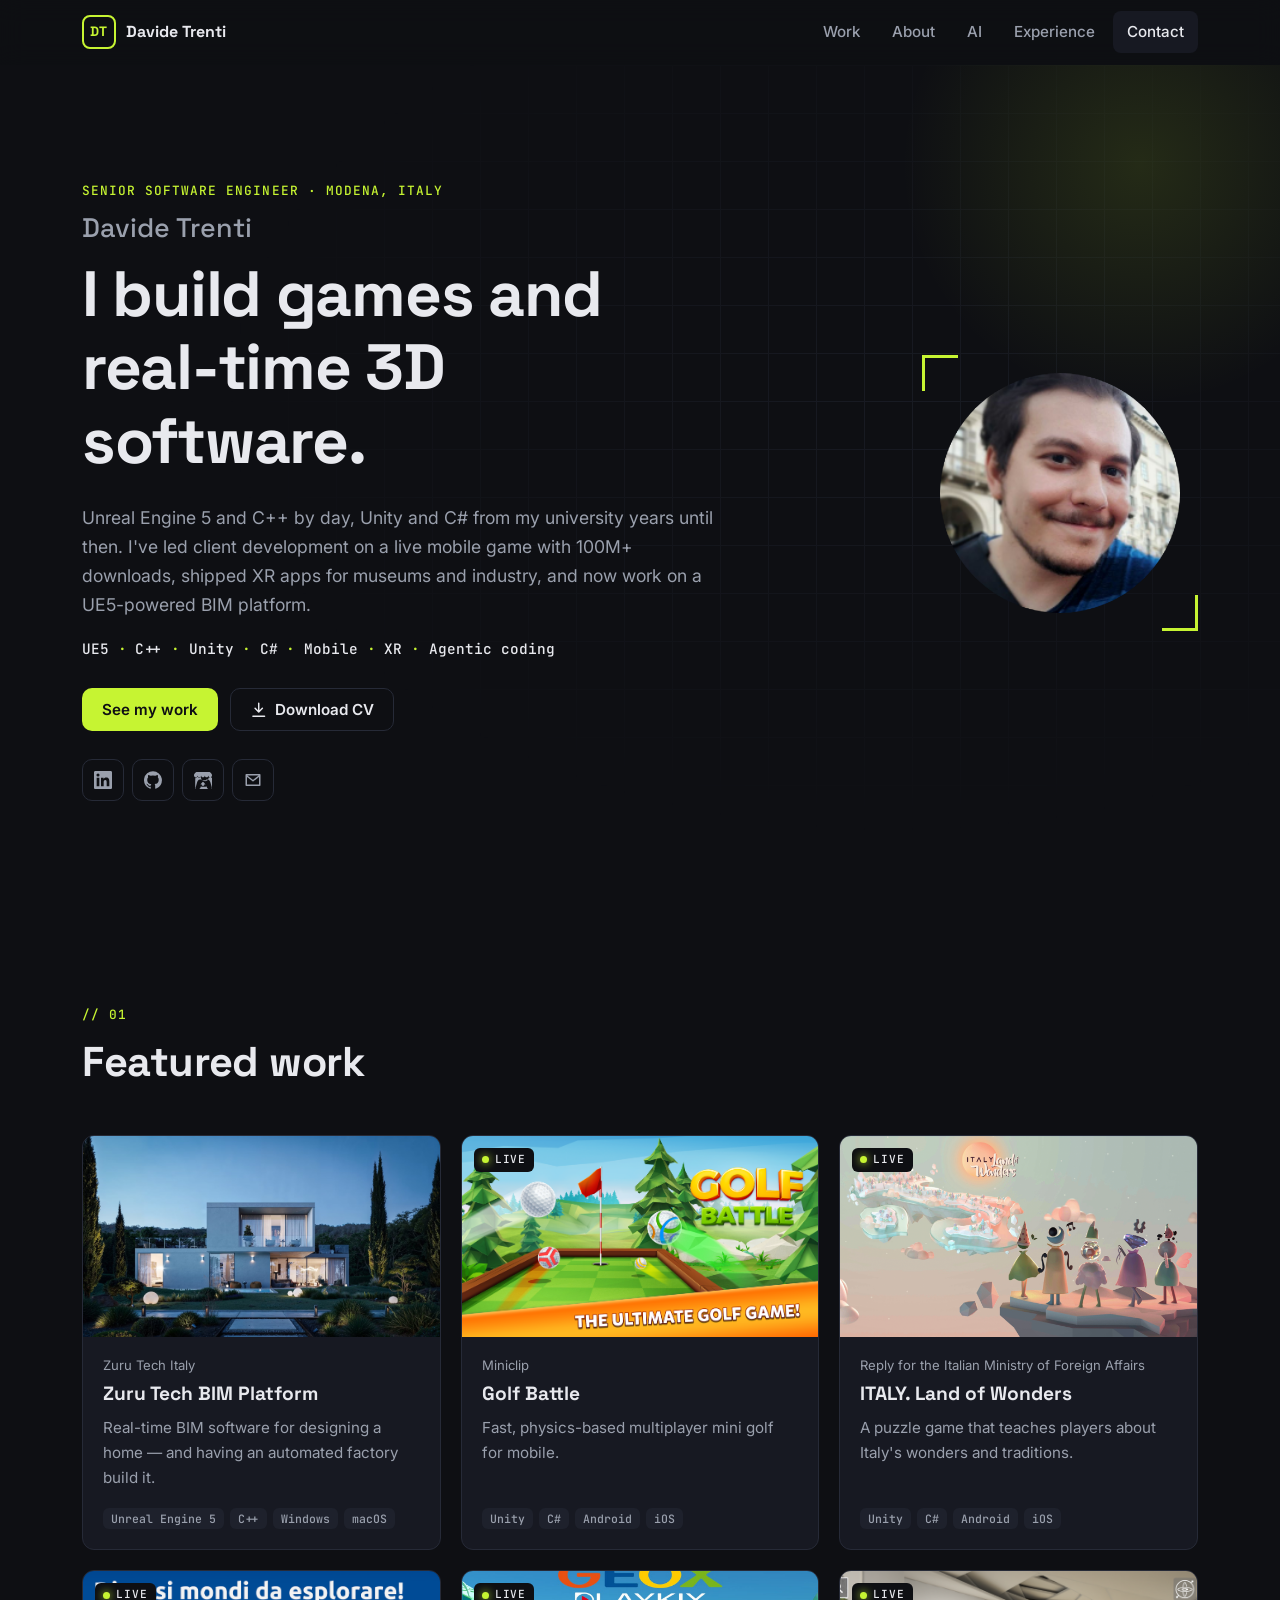
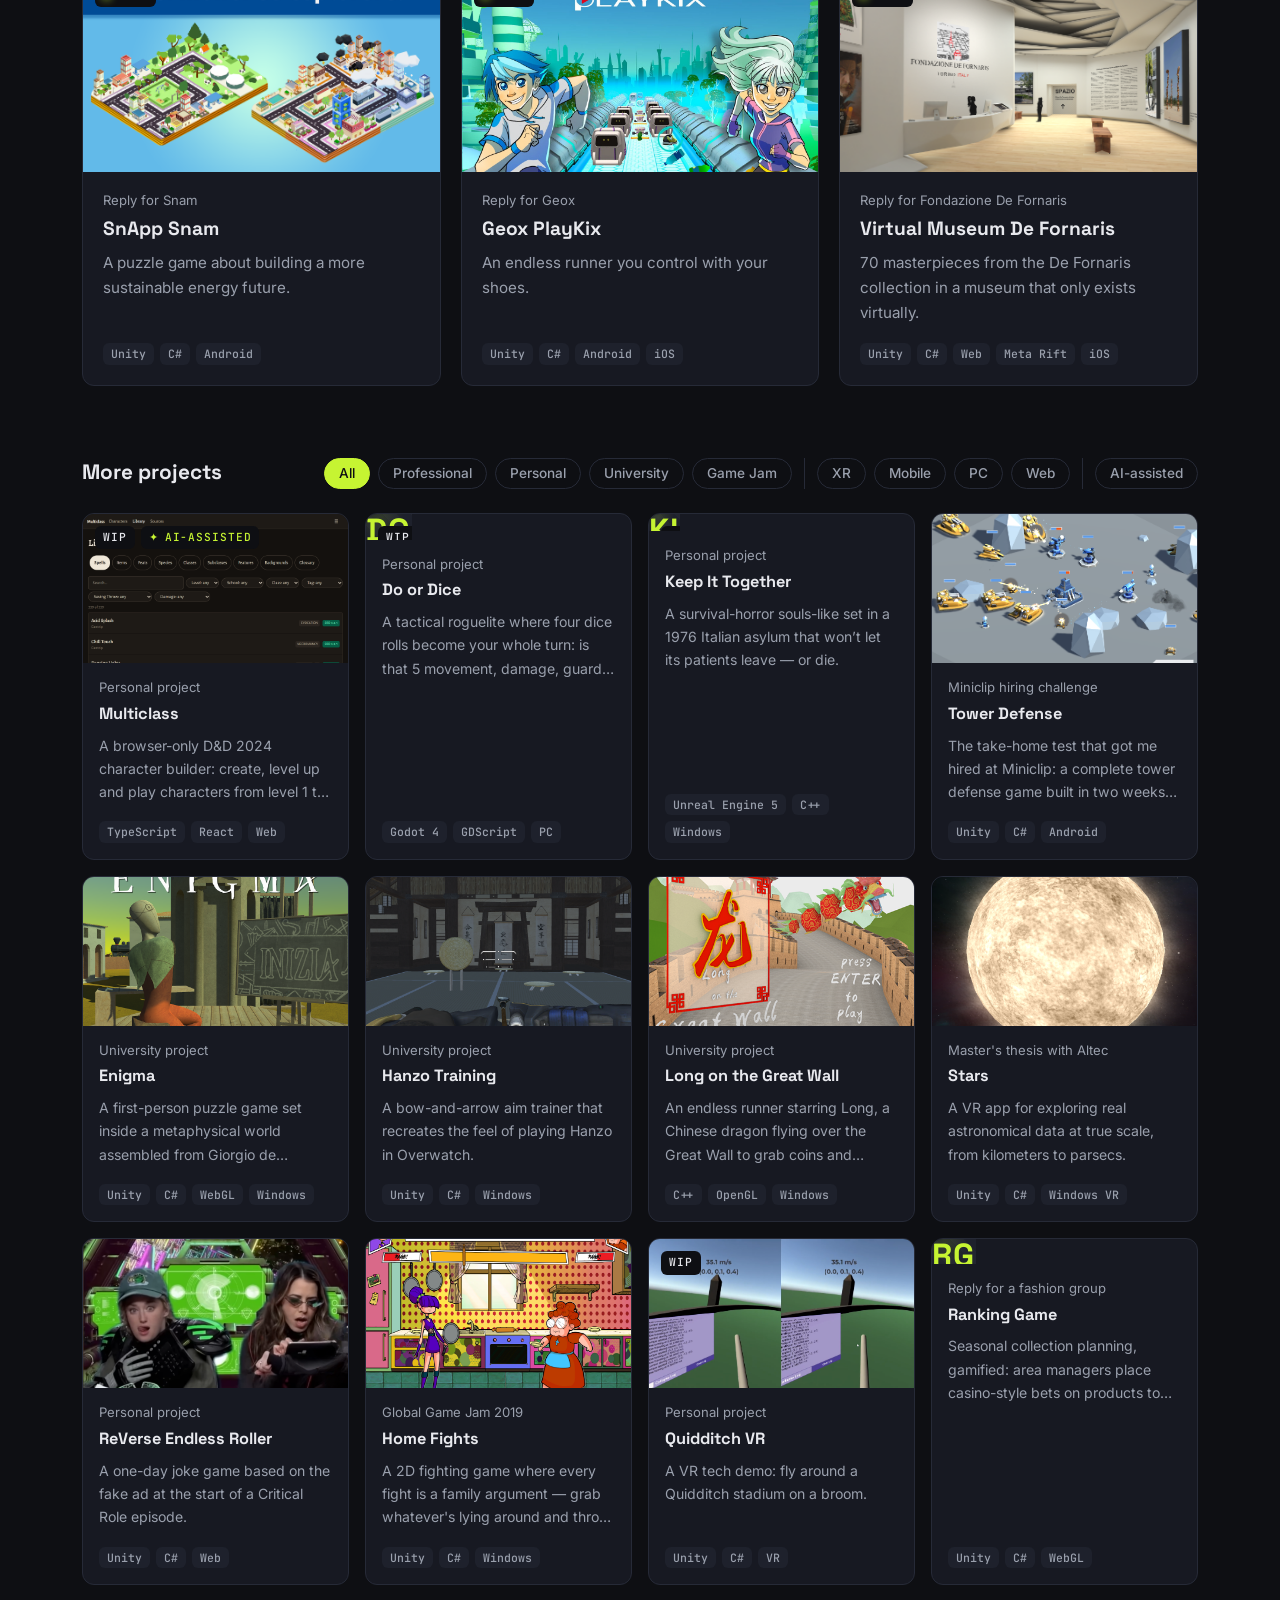
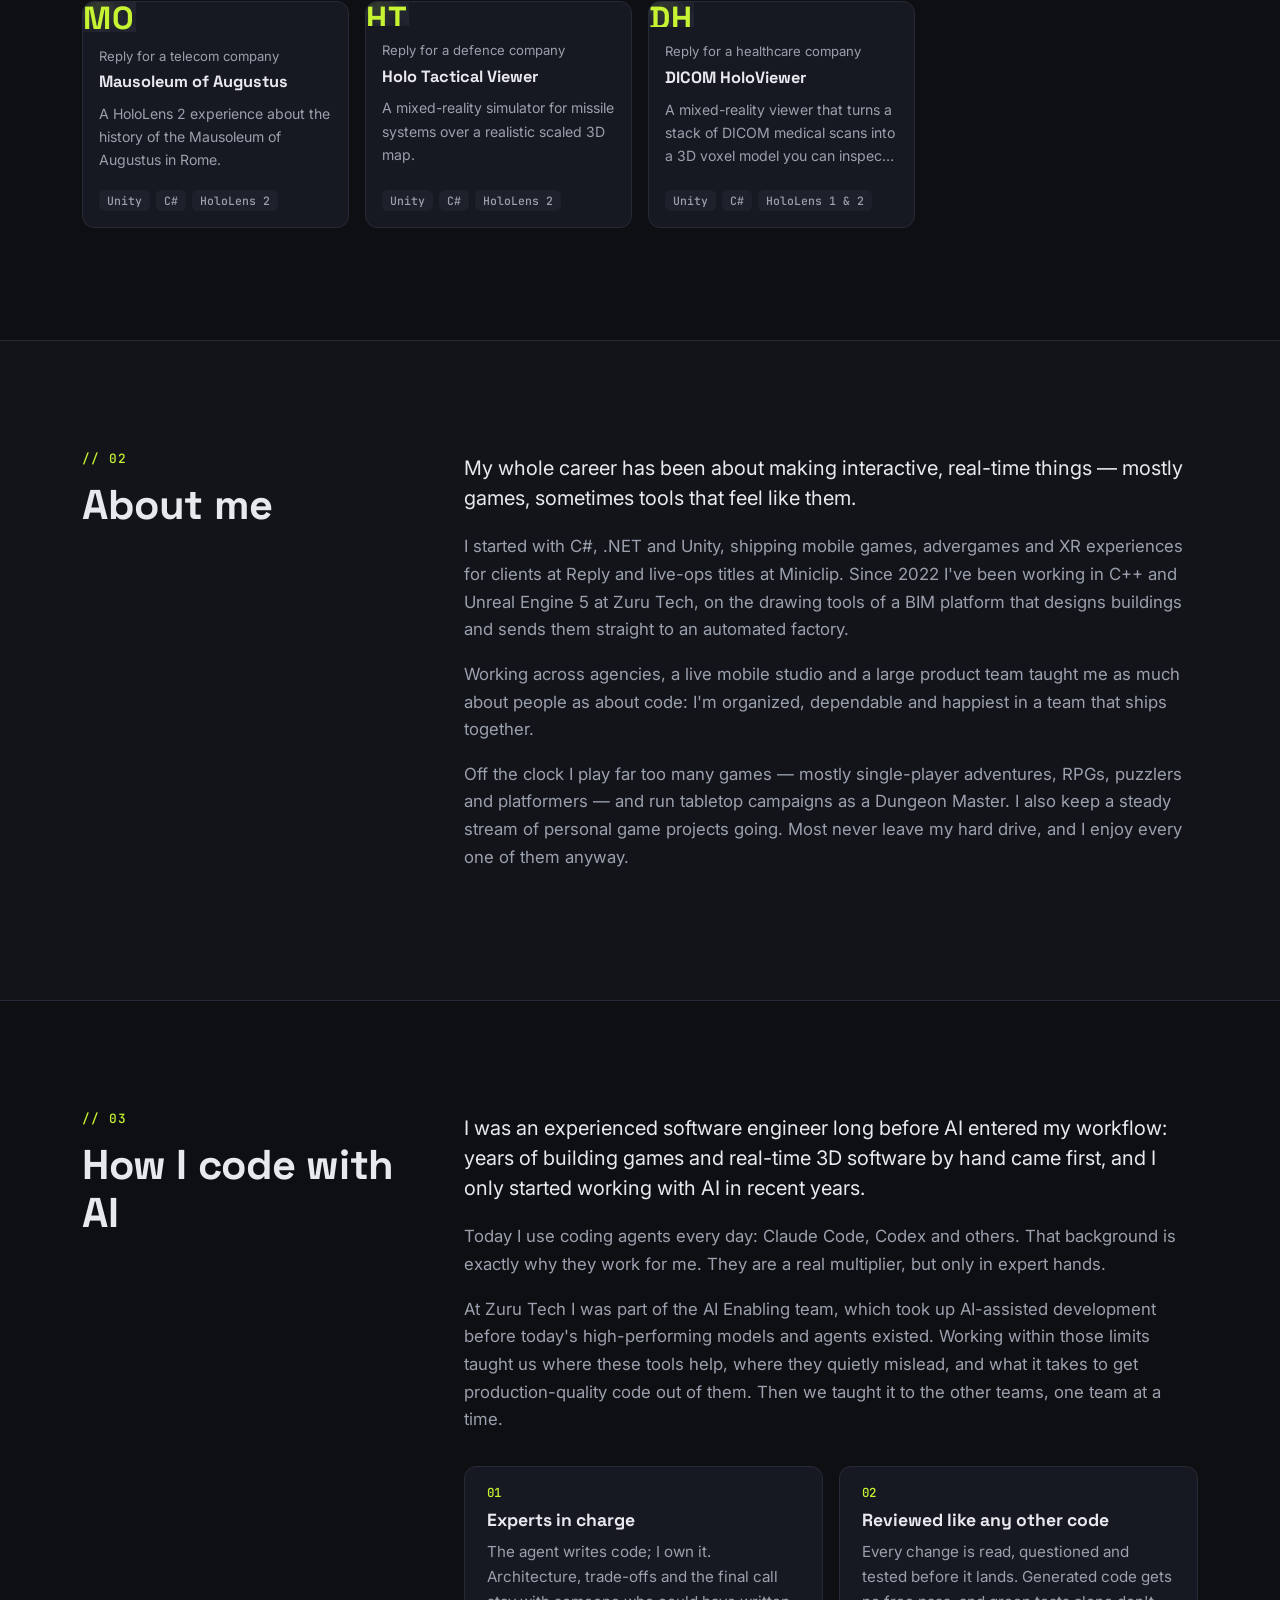
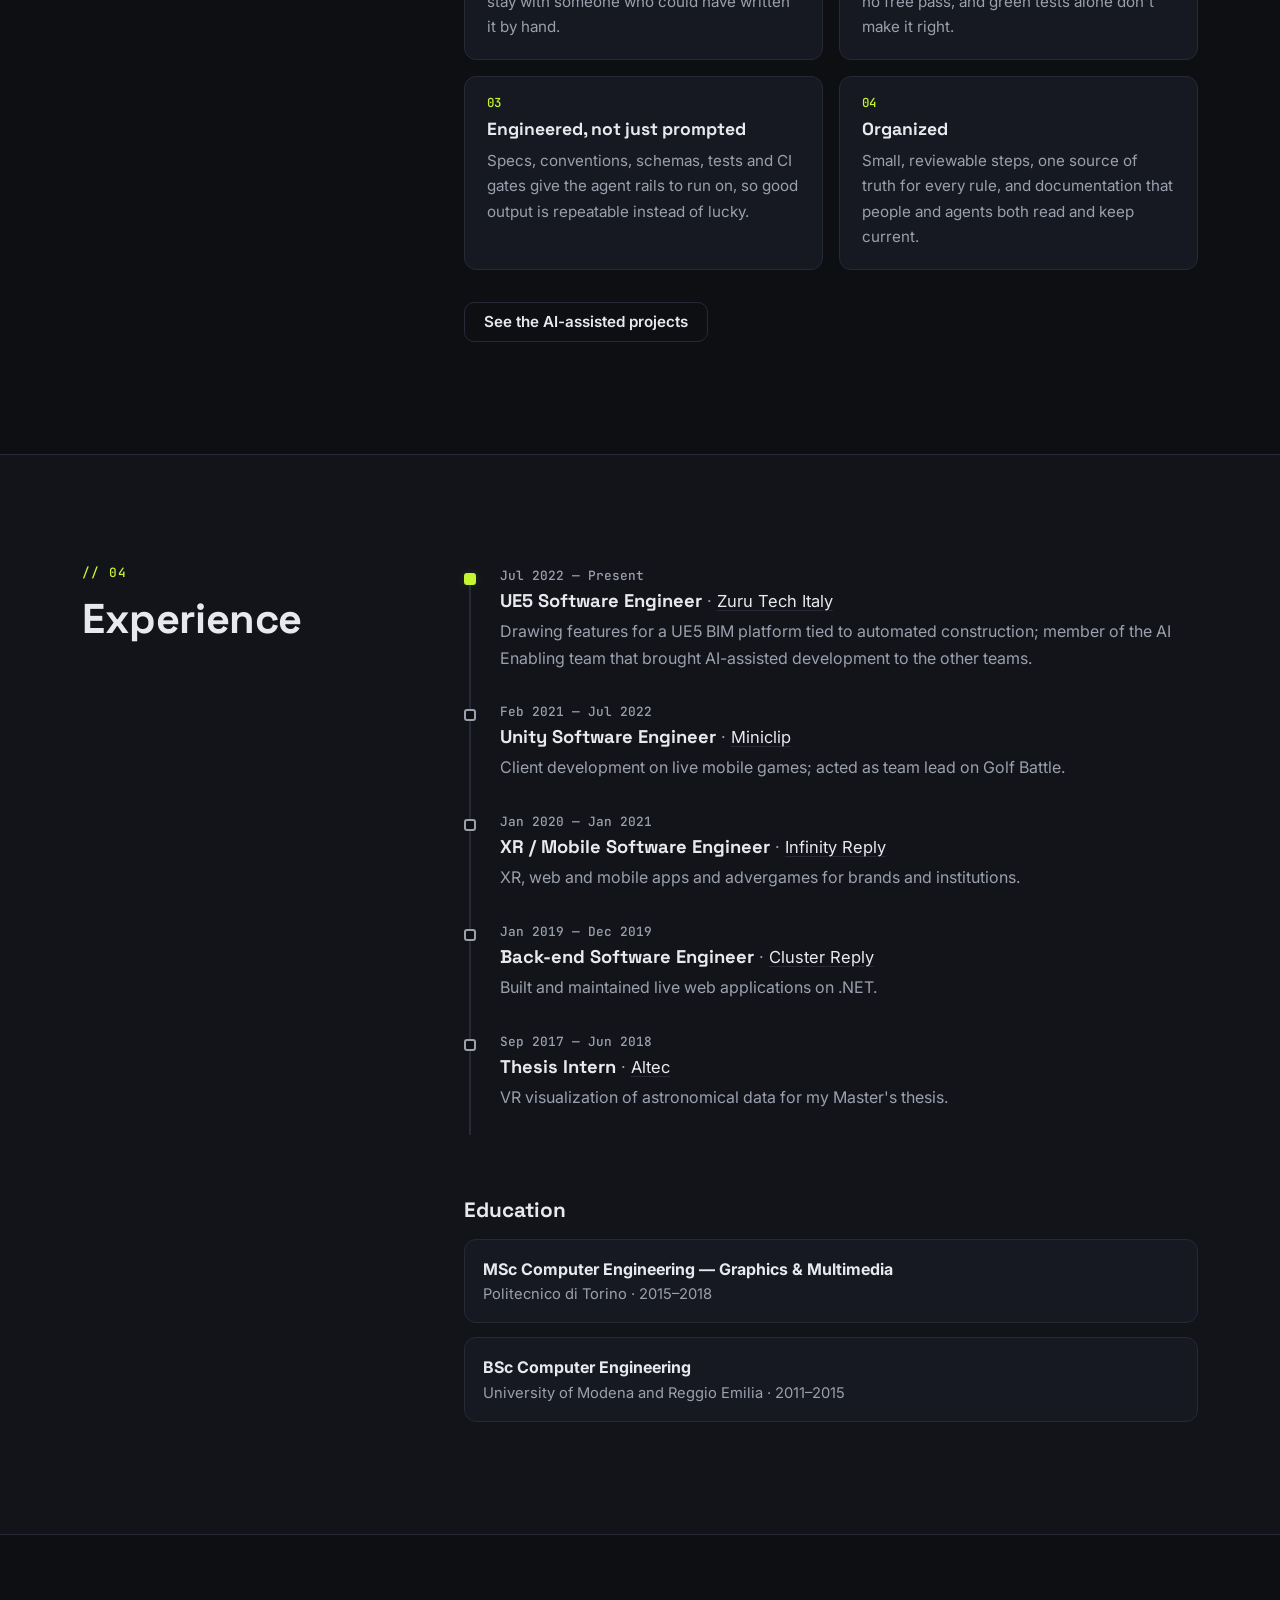
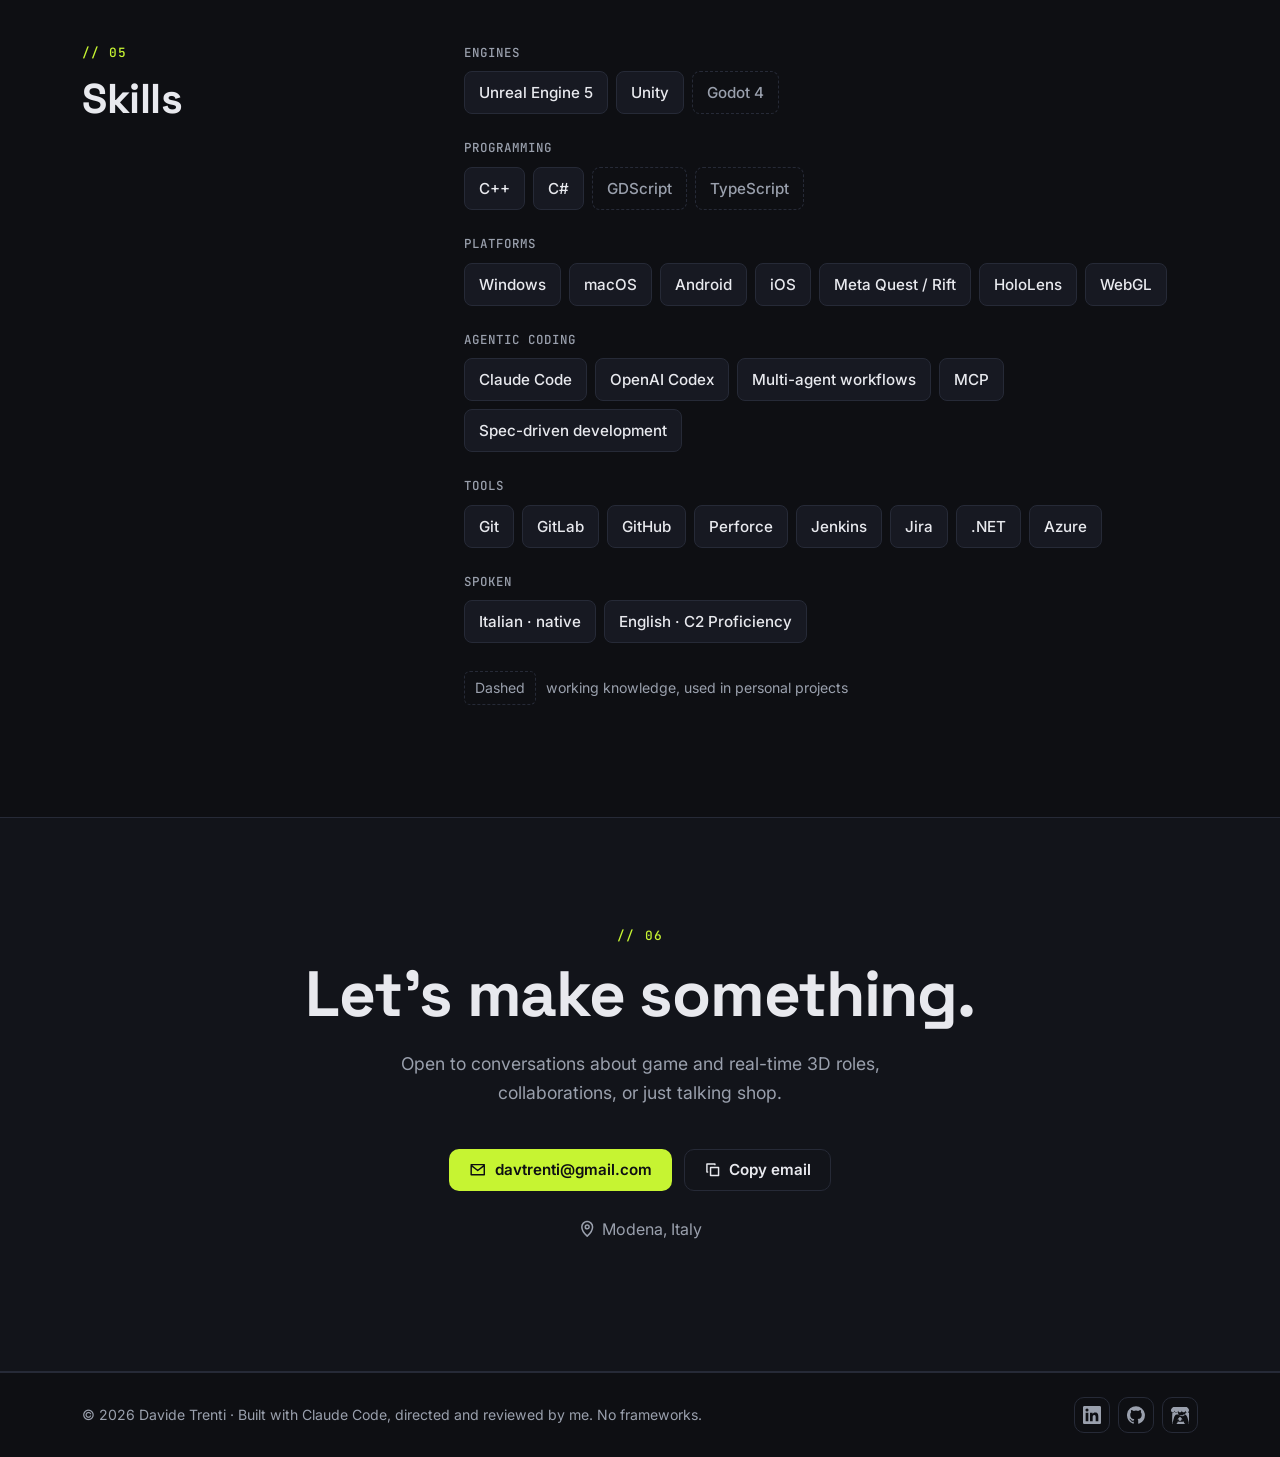
==== commit 7c88b191: "Add one-page CV and align it with the portfolio - New HTML/CSS CV at portfolio/cv/, printed to the P" ====
--- a/portfolio/index.html
+++ b/portfolio/index.html
@@ -4,8 +4,8 @@
 <head>
     <meta charset="utf-8">
     <meta name="viewport" content="width=device-width, initial-scale=1">
-    <title>Davide Trenti — Game &amp; Real-time 3D Software Engineer</title>
-    <meta name="description" content="Software engineer building games and real-time 3D software with Unreal Engine 5, C++, Unity and C#, plus disciplined agentic coding. Mobile, XR and PC — from live-ops mobile games to UE5 BIM tools.">
+    <title>Davide Trenti — Senior Software Engineer, Games &amp; Real-time 3D</title>
+    <meta name="description" content="Senior software engineer building games and real-time 3D software with Unreal Engine 5, C++, Unity and C#, plus disciplined agentic coding. Mobile, XR and PC — from live-ops mobile games to UE5 BIM tools.">
     <meta name="author" content="Davide Trenti">
     <meta name="theme-color" content="#0e0f13">
     <link rel="canonical" href="https://thirtiez.github.io/portfolio/">
@@ -14,7 +14,7 @@
     <!-- Social preview -->
     <meta property="og:type" content="website">
     <meta property="og:url" content="https://thirtiez.github.io/portfolio/">
-    <meta property="og:title" content="Davide Trenti — Game & Real-time 3D Software Engineer">
+    <meta property="og:title" content="Davide Trenti — Senior Software Engineer, Games & Real-time 3D">
     <meta property="og:description" content="UE5, C++, Unity and C#. Mobile games, XR apps, real-time 3D tools and agentic coding.">
     <meta property="og:image" content="https://thirtiez.github.io/portfolio/assets/images/og-image.png">
     <meta property="og:image:width" content="1200">
@@ -27,7 +27,7 @@
         "@context": "https://schema.org",
         "@type": "Person",
         "name": "Davide Trenti",
-        "jobTitle": "Software Engineer",
+        "jobTitle": "Senior Software Engineer",
         "url": "https://thirtiez.github.io/portfolio/",
         "image": "https://thirtiez.github.io/portfolio/assets/images/profile.png",
         "email": "mailto:davtrenti@gmail.com",
@@ -85,9 +85,9 @@
         <section class="hero" id="top">
             <div class="container hero-inner">
                 <div class="hero-text">
-                    <p class="eyebrow">Software engineer · Modena, Italy</p>
+                    <p class="eyebrow">Senior software engineer · Modena, Italy</p>
                     <h1 class="hero-title"><span class="hero-name">Davide Trenti</span>I build games and real-time 3D software.</h1>
-                    <p class="hero-sub">Unreal Engine 5 and C++ by day, Unity and C# for the decade before that. I've led client development on a live mobile game with 100M+ downloads, shipped XR apps for museums and industry, and now work on a UE5-powered BIM platform.</p>
+                    <p class="hero-sub">Unreal Engine 5 and C++ by day, Unity and C# from my university years until then. I've led client development on a live mobile game with 100M+ downloads, shipped XR apps for museums and industry, and now work on a UE5-powered BIM platform.</p>
                     <ul class="tech-line" aria-label="Main technologies"><li>UE5</li><li>C++</li><li>Unity</li><li>C#</li><li>Mobile</li><li>XR</li><li>Agentic coding</li></ul>
                     <div class="hero-actions">
                         <a class="btn btn-primary" href="#work">See my work</a>
@@ -149,7 +149,7 @@
                     <div class="prose">
                         <p>I was an experienced software engineer long before AI entered my workflow: years of building games and real-time 3D software by hand came first, and I only started working with AI in recent years.</p>
                         <p>Today I use coding agents every day: Claude Code, Codex and others. That background is exactly why they work for me. They are a real multiplier, but only in expert hands.</p>
-                        <p>At Zuru Tech I was part of a team exploring AI-assisted development before today's high-performing models and agents existed. Working within those limits taught me where these tools help, where they quietly mislead, and what it takes to get production-quality code out of them.</p>
+                        <p>At Zuru Tech I was part of the AI Enabling team, which took up AI-assisted development before today's high-performing models and agents existed. Working within those limits taught us where these tools help, where they quietly mislead, and what it takes to get production-quality code out of them. Then we taught it to the other teams, one team at a time.</p>
                     </div>
                     <ol class="principles">
                         <li>
@@ -186,7 +186,7 @@
                         <li>
                             <p class="tl-date">Jul 2022 — Present</p>
                             <h3 class="tl-role">UE5 Software Engineer <span>· <a href="https://www.zuru.tech/" target="_blank" rel="noopener">Zuru Tech Italy</a></span></h3>
-                            <p>Drawing features for a UE5 BIM platform tied to automated construction; part of the team exploring AI-assisted development.</p>
+                            <p>Drawing features for a UE5 BIM platform tied to automated construction; member of the AI Enabling team that brought AI-assisted development to the other teams.</p>
                         </li>
                         <li>
                             <p class="tl-date">Feb 2021 — Jul 2022</p>
@@ -226,14 +226,17 @@
                     <p class="section-label">// 05</p>
                     <h2 class="section-title" id="skills-title">Skills</h2>
                 </div>
-                <dl class="skills">
-                    <div><dt>Engines</dt><dd><span>Unreal Engine 5</span><span>Unity</span></dd></div>
-                    <div><dt>Languages</dt><dd><span>C++</span><span>C#</span><span>JavaScript</span><span>HTML/CSS</span></dd></div>
-                    <div><dt>Platforms</dt><dd><span>Windows</span><span>macOS</span><span>Android</span><span>iOS</span><span>Meta Quest / Rift</span><span>HoloLens</span><span>WebGL</span></dd></div>
-                    <div><dt>AI &amp; agentic coding</dt><dd><span>Claude Code</span><span>OpenAI Codex</span><span>Multi-agent workflows</span><span>MCP tooling</span><span>Spec-driven development</span></dd></div>
-                    <div><dt>Back-end &amp; tools</dt><dd><span>.NET</span><span>Azure</span><span>Git</span><span>Perforce</span></dd></div>
-                    <div><dt>Spoken</dt><dd><span>Italian · native</span><span>English · professional</span></dd></div>
-                </dl>
+                <div>
+                    <dl class="skills">
+                        <div><dt>Engines</dt><dd><span>Unreal Engine 5</span><span>Unity</span><span class="familiar">Godot 4</span></dd></div>
+                        <div><dt>Programming</dt><dd><span>C++</span><span>C#</span><span class="familiar">GDScript</span><span class="familiar">TypeScript</span></dd></div>
+                        <div><dt>Platforms</dt><dd><span>Windows</span><span>macOS</span><span>Android</span><span>iOS</span><span>Meta Quest / Rift</span><span>HoloLens</span><span>WebGL</span></dd></div>
+                        <div><dt>Agentic coding</dt><dd><span>Claude Code</span><span>OpenAI Codex</span><span>Multi-agent workflows</span><span>MCP</span><span>Spec-driven development</span></dd></div>
+                        <div><dt>Tools</dt><dd><span>Git</span><span>GitLab</span><span>GitHub</span><span>Perforce</span><span>Jenkins</span><span>Jira</span><span>.NET</span><span>Azure</span></dd></div>
+                        <div><dt>Spoken</dt><dd><span>Italian · native</span><span>English · C2 Proficiency</span></dd></div>
+                    </dl>
+                    <p class="skills-note"><span class="familiar">Dashed</span> working knowledge, used in personal projects</p>
+                </div>
             </div>
         </section>
 
--- a/portfolio/assets/css/main.css
+++ b/portfolio/assets/css/main.css
@@ -343,6 +343,9 @@
 .skills dt { font: 500 .78rem/1 var(--font-mono); letter-spacing: .08em; text-transform: uppercase; color: var(--muted); margin-bottom: 12px; }
 .skills dd { margin: 0; display: flex; flex-wrap: wrap; gap: 8px; }
 .skills dd span { padding: 8px 14px; border: 1px solid var(--border); border-radius: 8px; background: var(--surface); font-weight: 500; font-size: .95rem; }
+.skills .familiar, .skills-note .familiar { border-style: dashed; background: transparent; color: var(--muted); }
+.skills-note { display: flex; align-items: center; gap: 10px; margin: 28px 0 0; color: var(--muted); font-size: .88rem; }
+.skills-note .familiar { padding: 4px 10px; border: 1px dashed var(--border); border-radius: 6px; }
 
 /* ===== Contact ===== */
 .contact-inner { text-align: center; display: flex; flex-direction: column; align-items: center; }
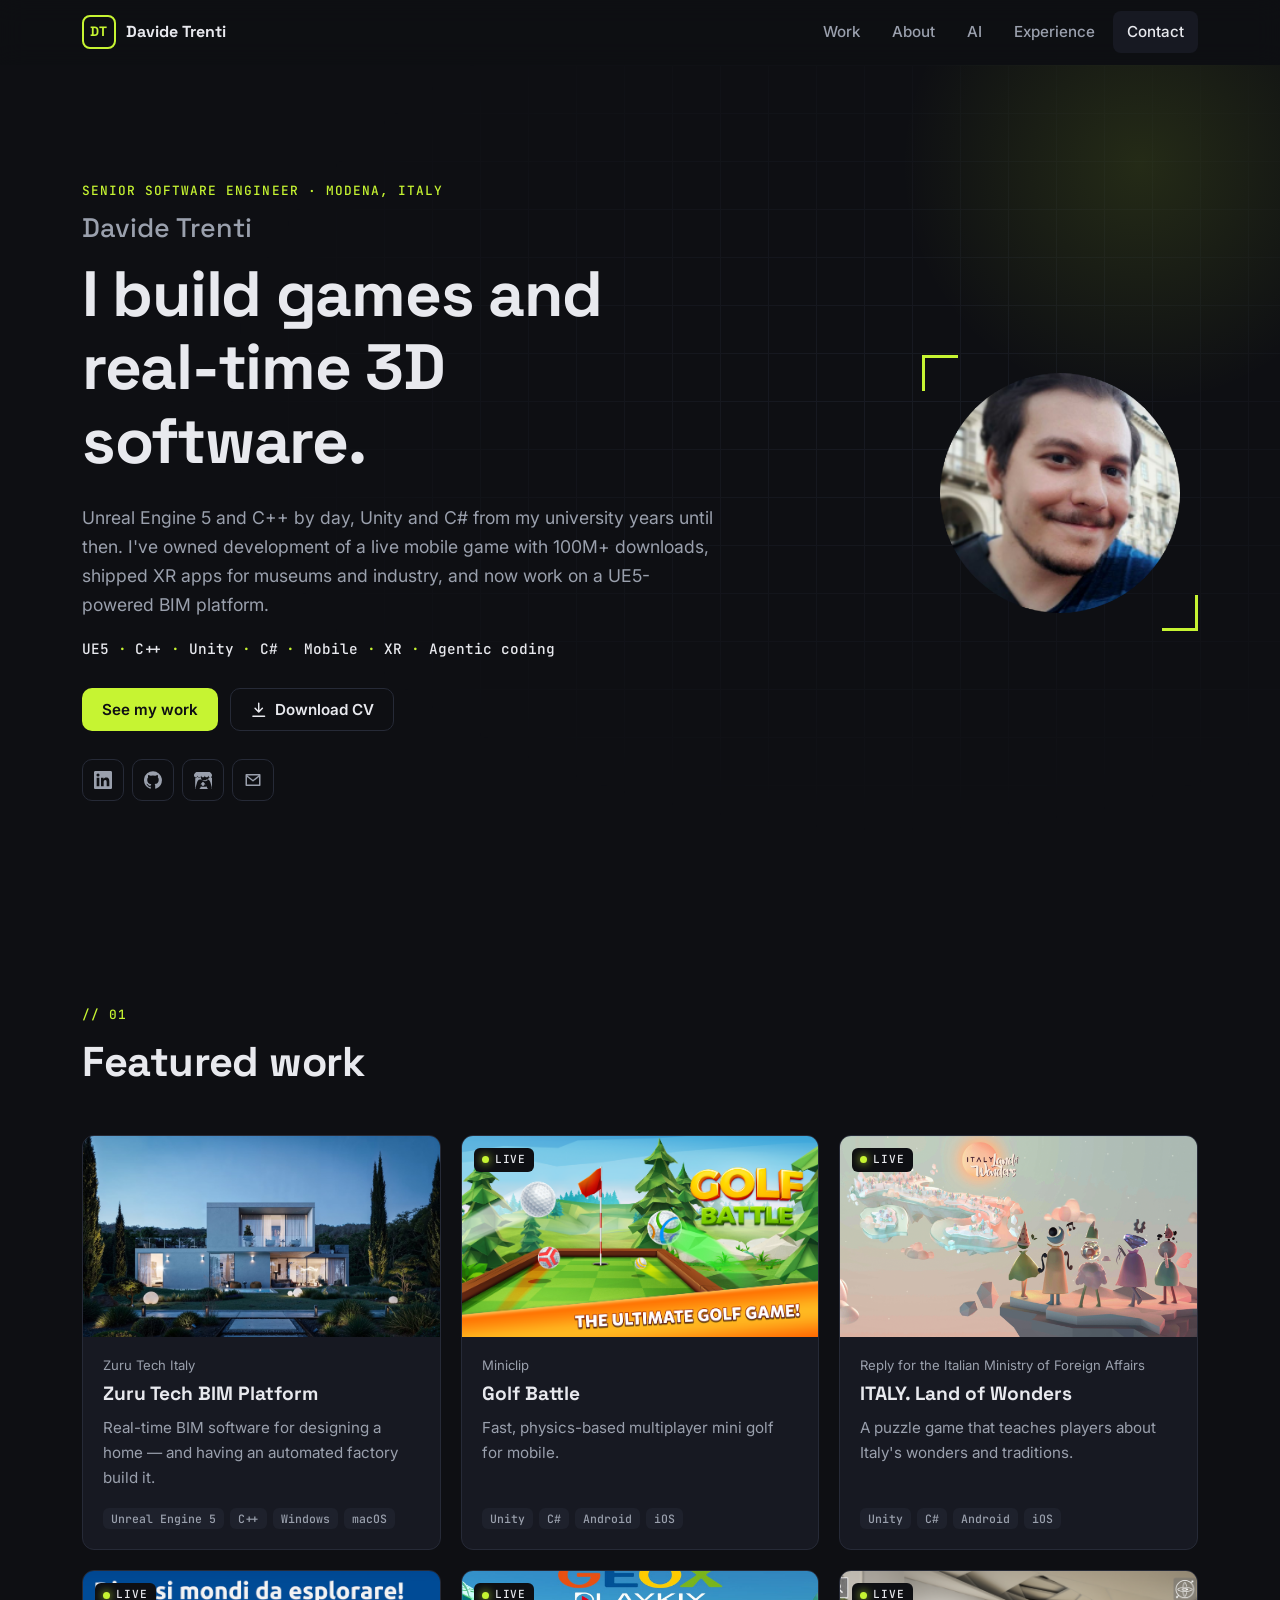
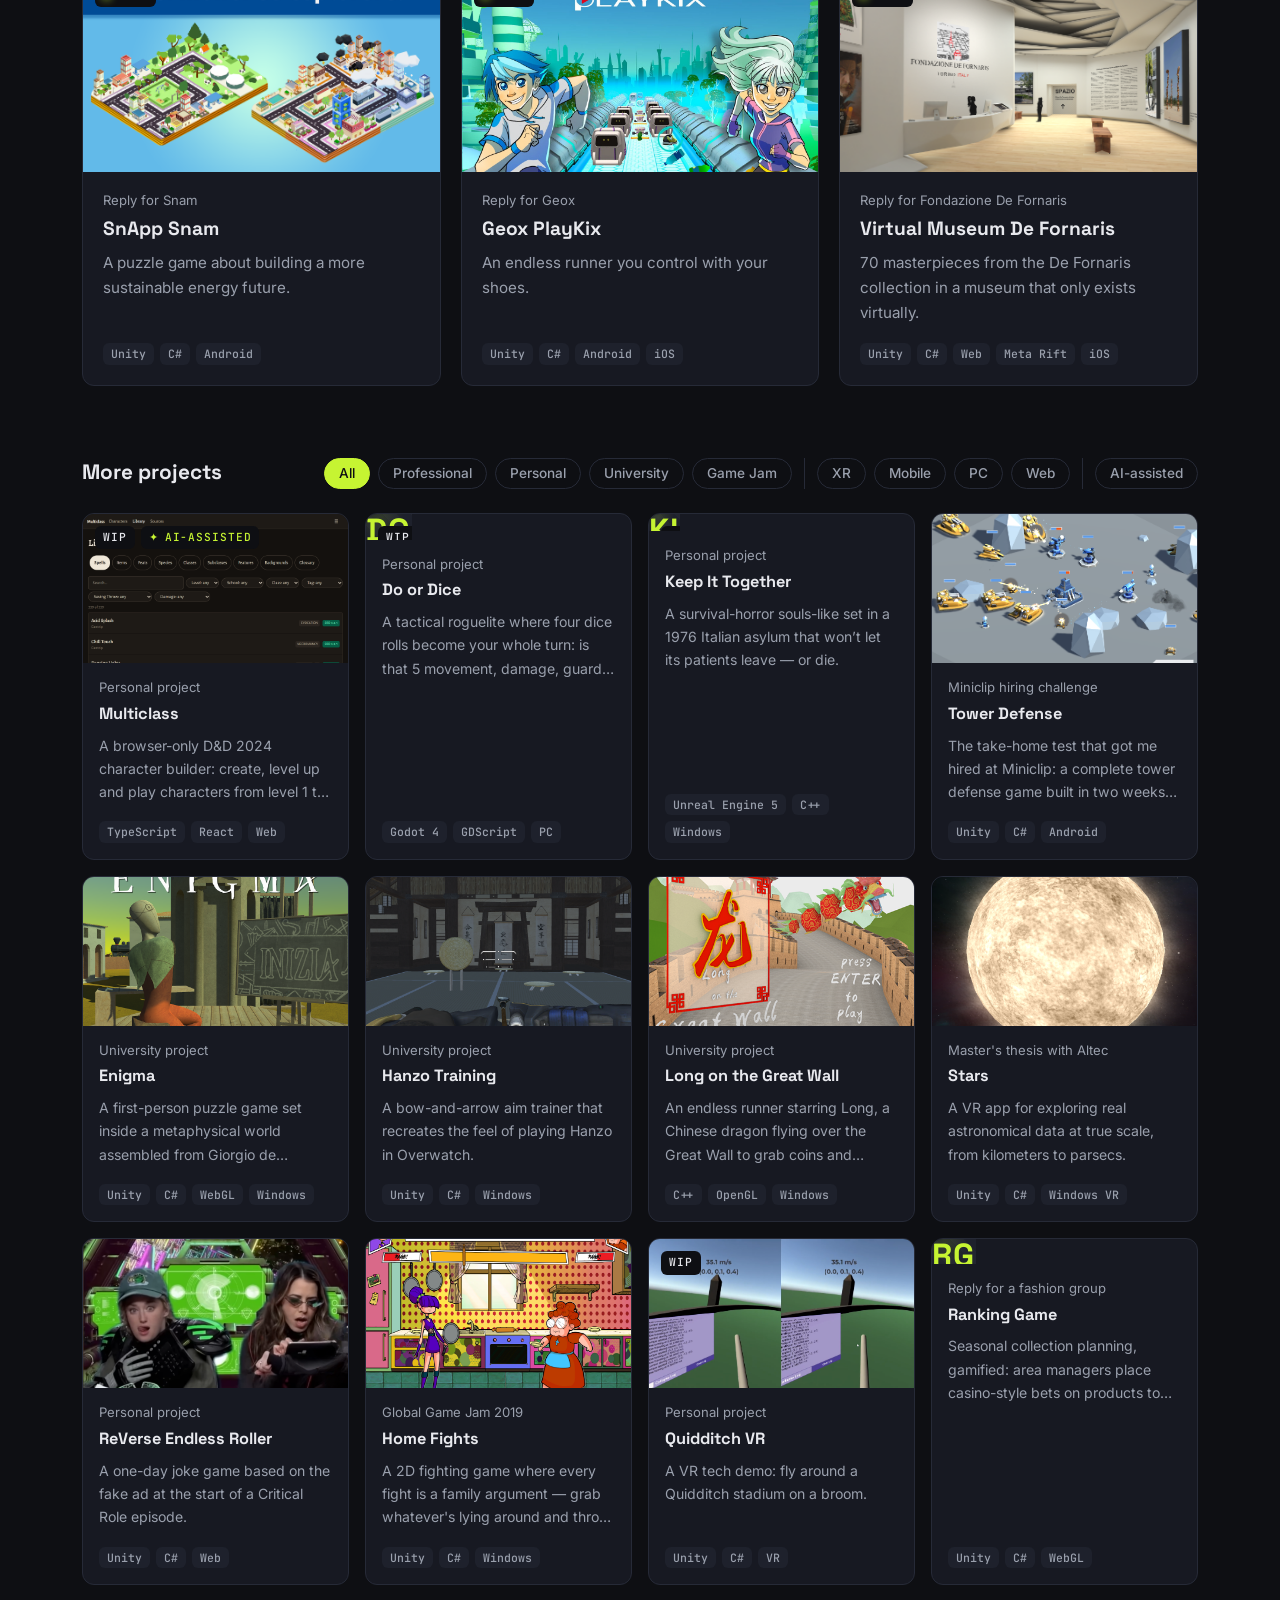
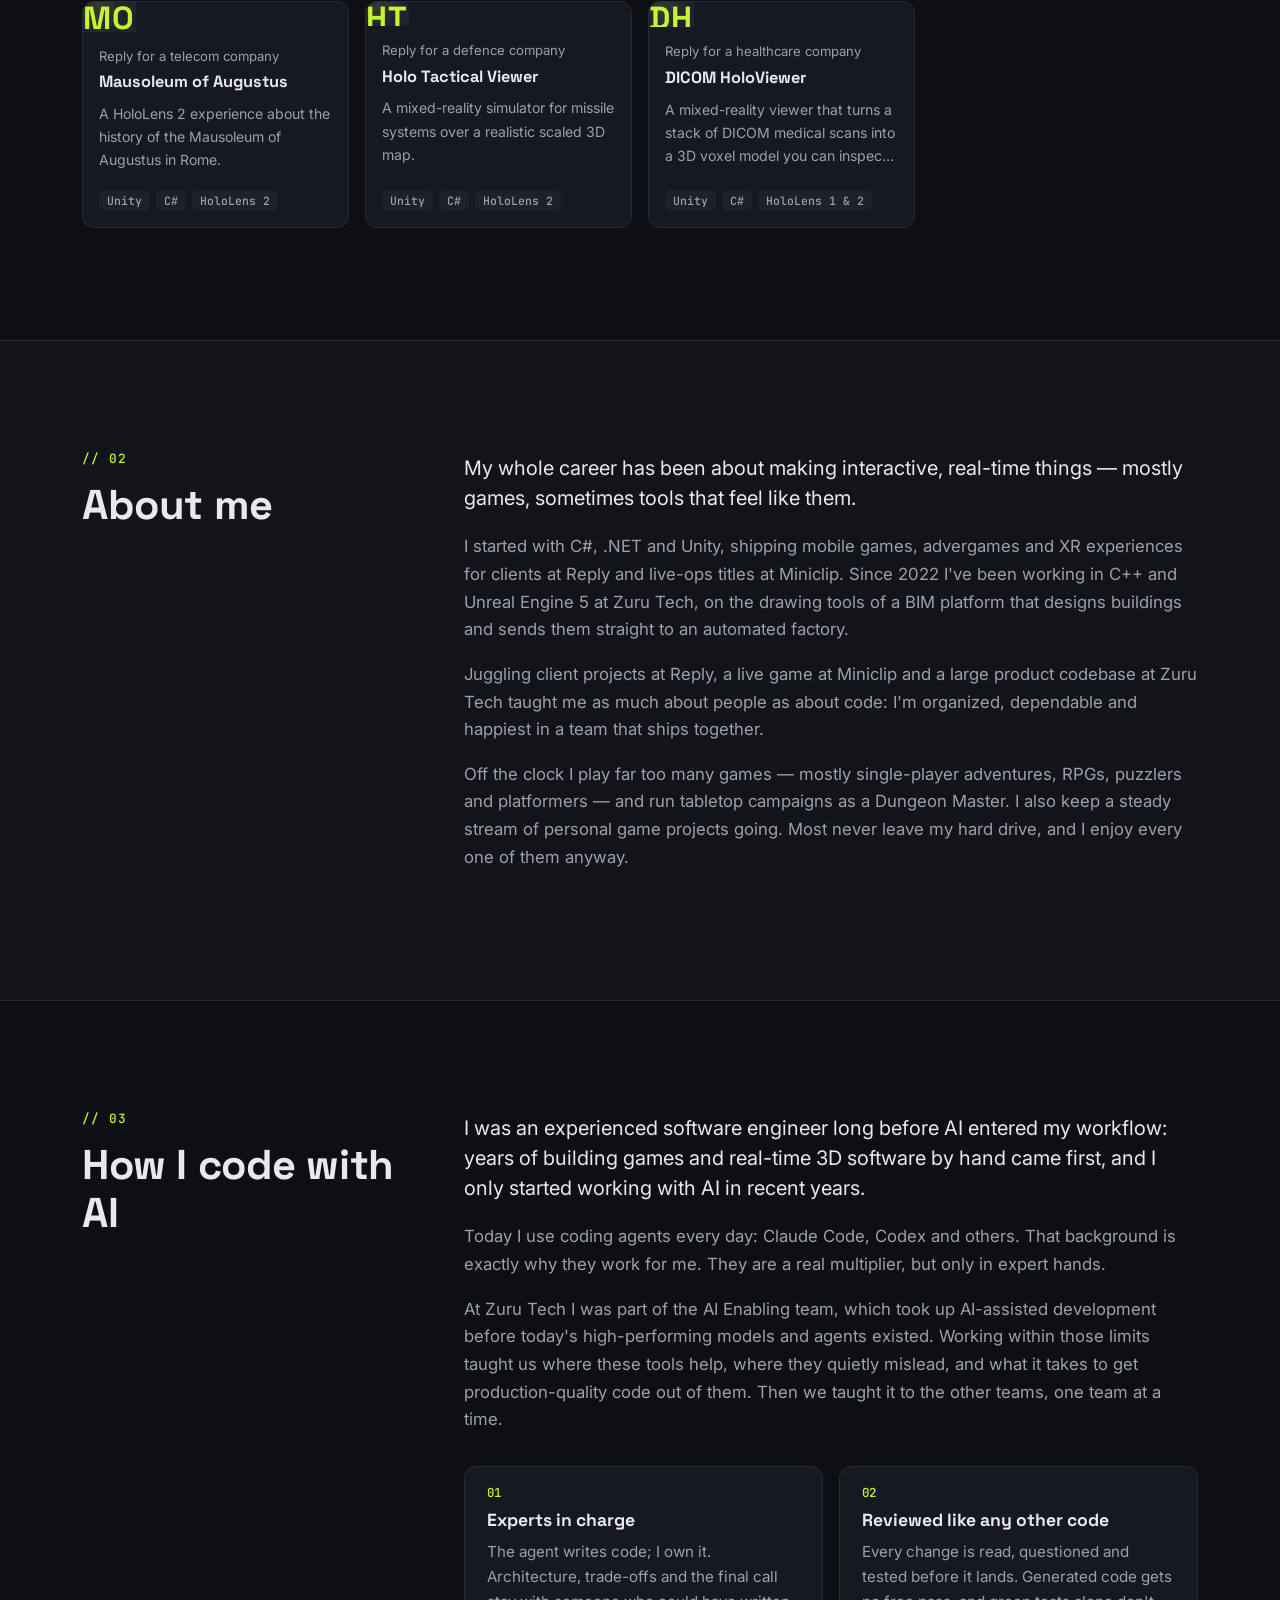
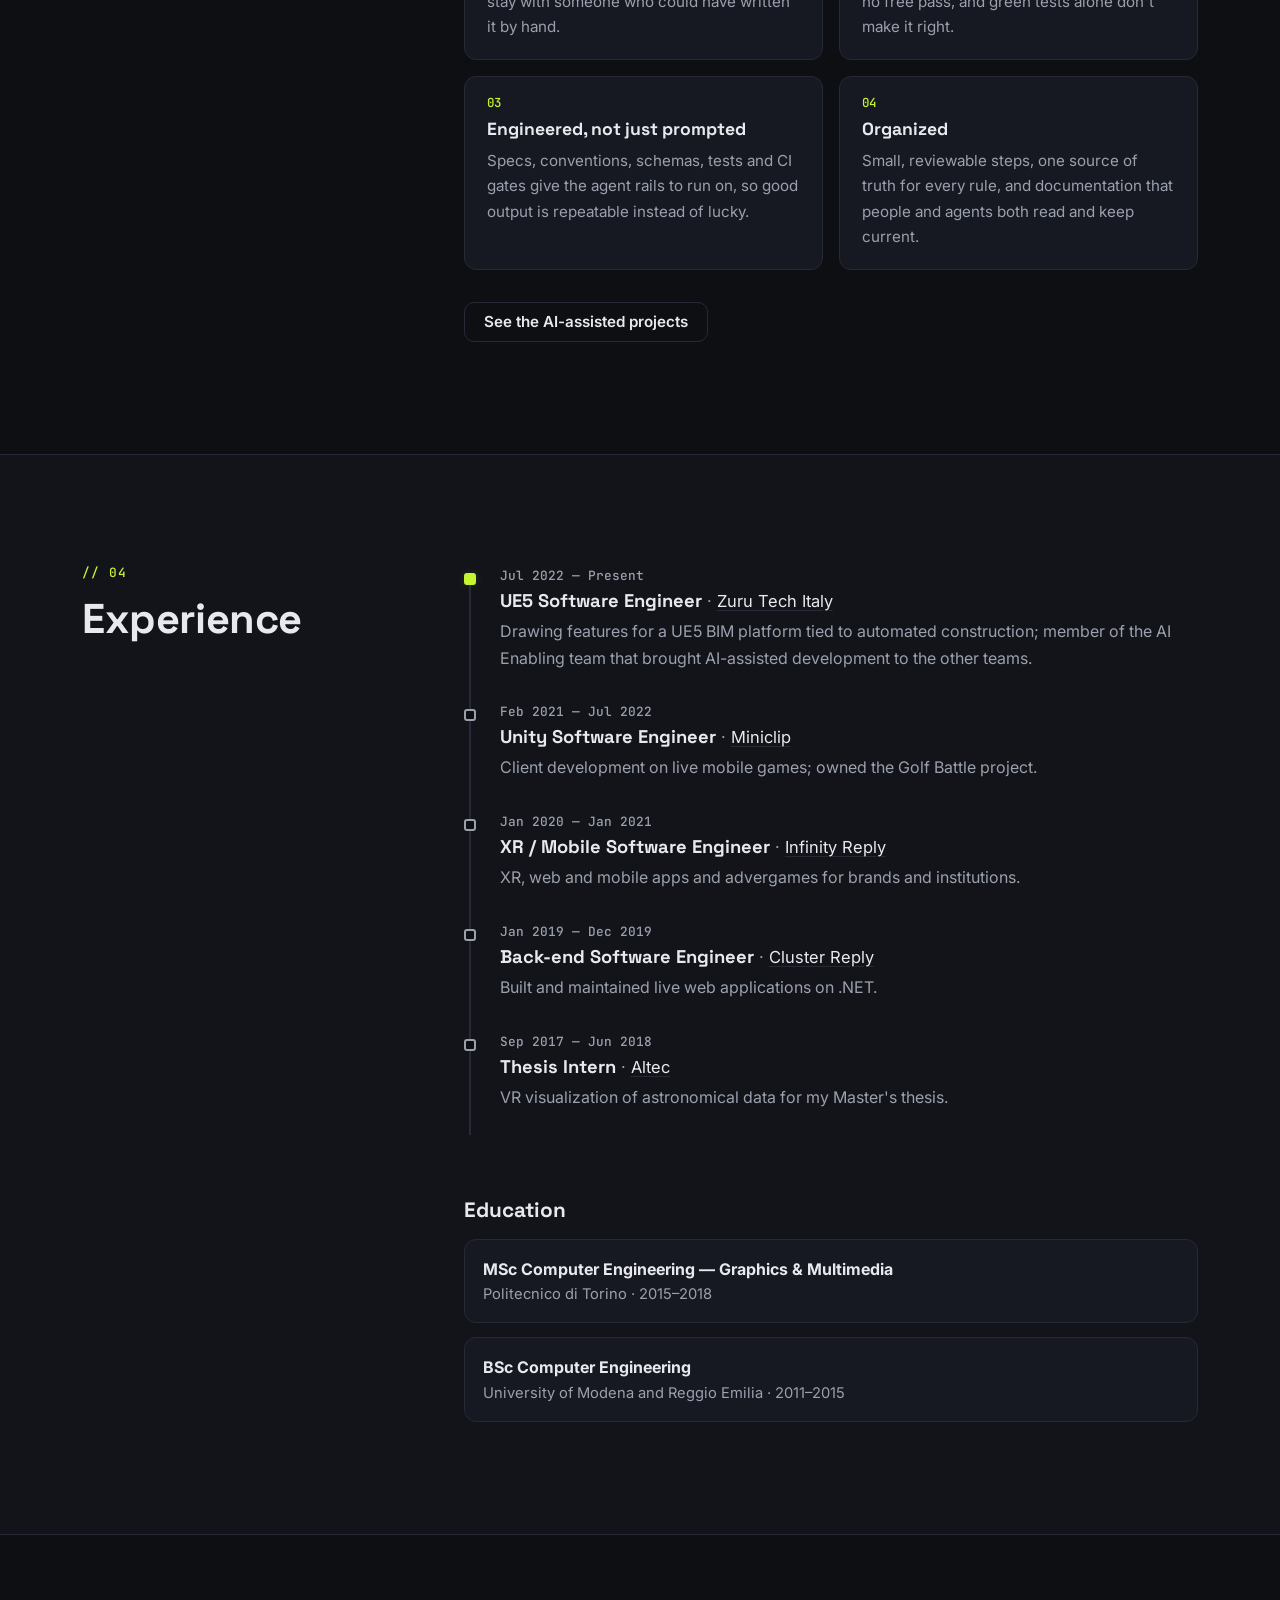
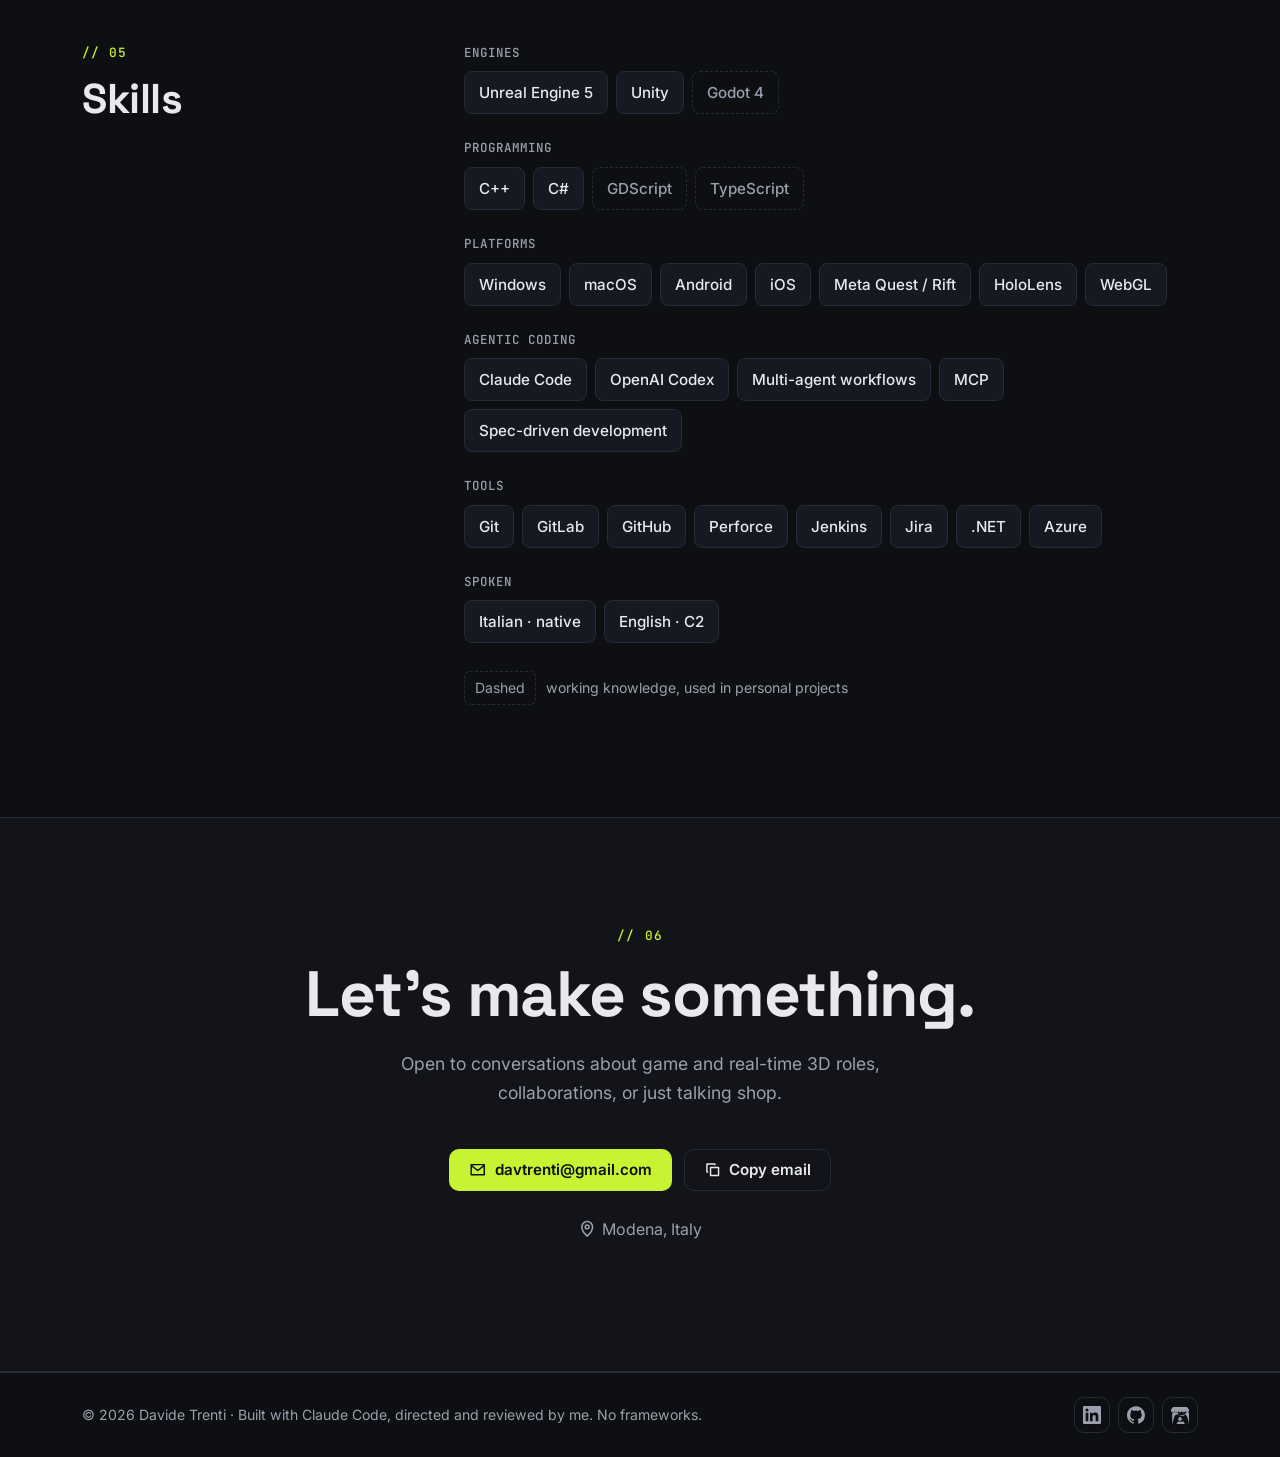
==== commit 5628cc0e: "Merge cv-wording-fixes: owner role, no agencies, plain C2" ====
--- a/portfolio/index.html
+++ b/portfolio/index.html
@@ -87,7 +87,7 @@
                 <div class="hero-text">
                     <p class="eyebrow">Senior software engineer · Modena, Italy</p>
                     <h1 class="hero-title"><span class="hero-name">Davide Trenti</span>I build games and real-time 3D software.</h1>
-                    <p class="hero-sub">Unreal Engine 5 and C++ by day, Unity and C# from my university years until then. I've led client development on a live mobile game with 100M+ downloads, shipped XR apps for museums and industry, and now work on a UE5-powered BIM platform.</p>
+                    <p class="hero-sub">Unreal Engine 5 and C++ by day, Unity and C# from my university years until then. I've owned development of a live mobile game with 100M+ downloads, shipped XR apps for museums and industry, and now work on a UE5-powered BIM platform.</p>
                     <ul class="tech-line" aria-label="Main technologies"><li>UE5</li><li>C++</li><li>Unity</li><li>C#</li><li>Mobile</li><li>XR</li><li>Agentic coding</li></ul>
                     <div class="hero-actions">
                         <a class="btn btn-primary" href="#work">See my work</a>
@@ -132,7 +132,7 @@
                 <div class="prose">
                     <p>My whole career has been about making interactive, real-time things — mostly games, sometimes tools that feel like them.</p>
                     <p>I started with C#, .NET and Unity, shipping mobile games, advergames and XR experiences for clients at Reply and live-ops titles at Miniclip. Since 2022 I've been working in C++ and Unreal Engine 5 at Zuru Tech, on the drawing tools of a BIM platform that designs buildings and sends them straight to an automated factory.</p>
-                    <p>Working across agencies, a live mobile studio and a large product team taught me as much about people as about code: I'm organized, dependable and happiest in a team that ships together.</p>
+                    <p>Juggling client projects at Reply, a live game at Miniclip and a large product codebase at Zuru Tech taught me as much about people as about code: I'm organized, dependable and happiest in a team that ships together.</p>
                     <p>Off the clock I play far too many games — mostly single-player adventures, RPGs, puzzlers and platformers — and run tabletop campaigns as a Dungeon Master. I also keep a steady stream of personal game projects going. Most never leave my hard drive, and I enjoy every one of them anyway.</p>
                 </div>
             </div>
@@ -191,7 +191,7 @@
                         <li>
                             <p class="tl-date">Feb 2021 — Jul 2022</p>
                             <h3 class="tl-role">Unity Software Engineer <span>· <a href="https://www.miniclip.com/" target="_blank" rel="noopener">Miniclip</a></span></h3>
-                            <p>Client development on live mobile games; acted as team lead on Golf Battle.</p>
+                            <p>Client development on live mobile games; owned the Golf Battle project.</p>
                         </li>
                         <li>
                             <p class="tl-date">Jan 2020 — Jan 2021</p>
@@ -233,7 +233,7 @@
                         <div><dt>Platforms</dt><dd><span>Windows</span><span>macOS</span><span>Android</span><span>iOS</span><span>Meta Quest / Rift</span><span>HoloLens</span><span>WebGL</span></dd></div>
                         <div><dt>Agentic coding</dt><dd><span>Claude Code</span><span>OpenAI Codex</span><span>Multi-agent workflows</span><span>MCP</span><span>Spec-driven development</span></dd></div>
                         <div><dt>Tools</dt><dd><span>Git</span><span>GitLab</span><span>GitHub</span><span>Perforce</span><span>Jenkins</span><span>Jira</span><span>.NET</span><span>Azure</span></dd></div>
-                        <div><dt>Spoken</dt><dd><span>Italian · native</span><span>English · C2 Proficiency</span></dd></div>
+                        <div><dt>Spoken</dt><dd><span>Italian · native</span><span>English · C2</span></dd></div>
                     </dl>
                     <p class="skills-note"><span class="familiar">Dashed</span> working knowledge, used in personal projects</p>
                 </div>
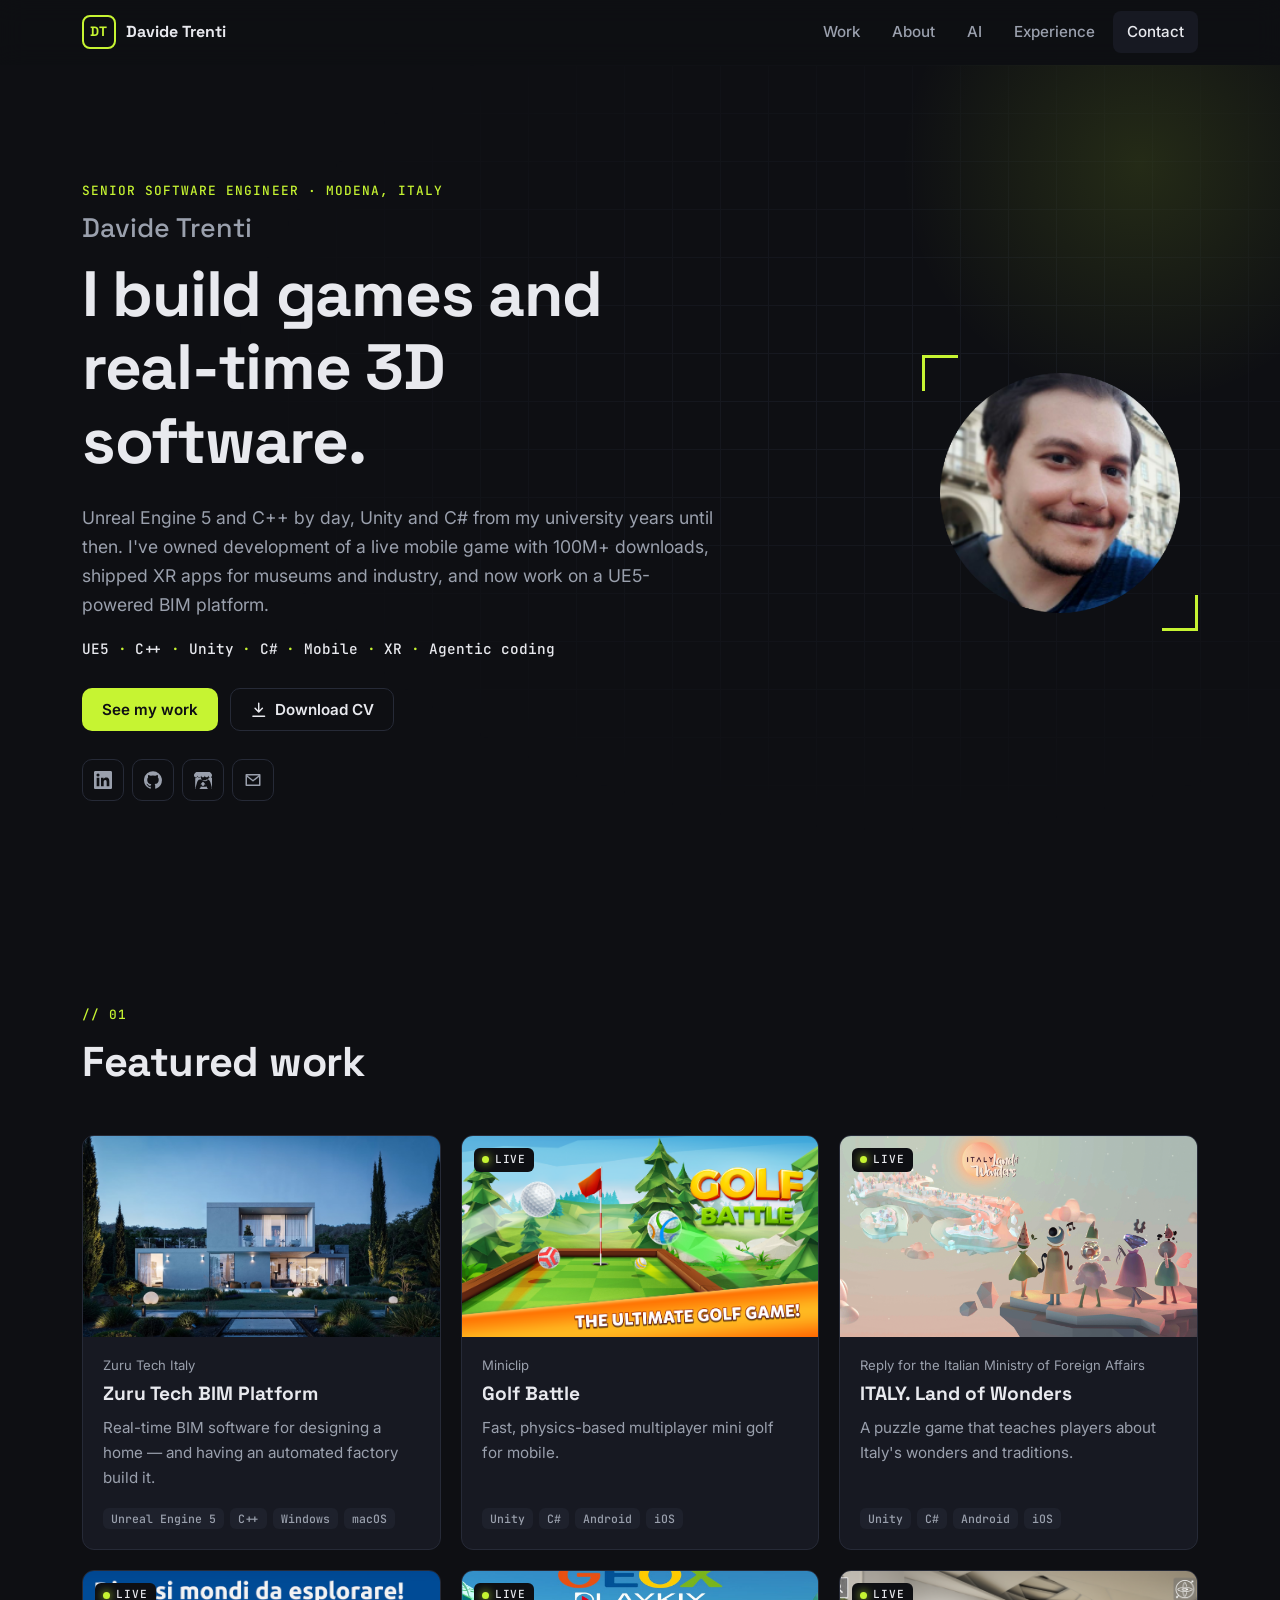
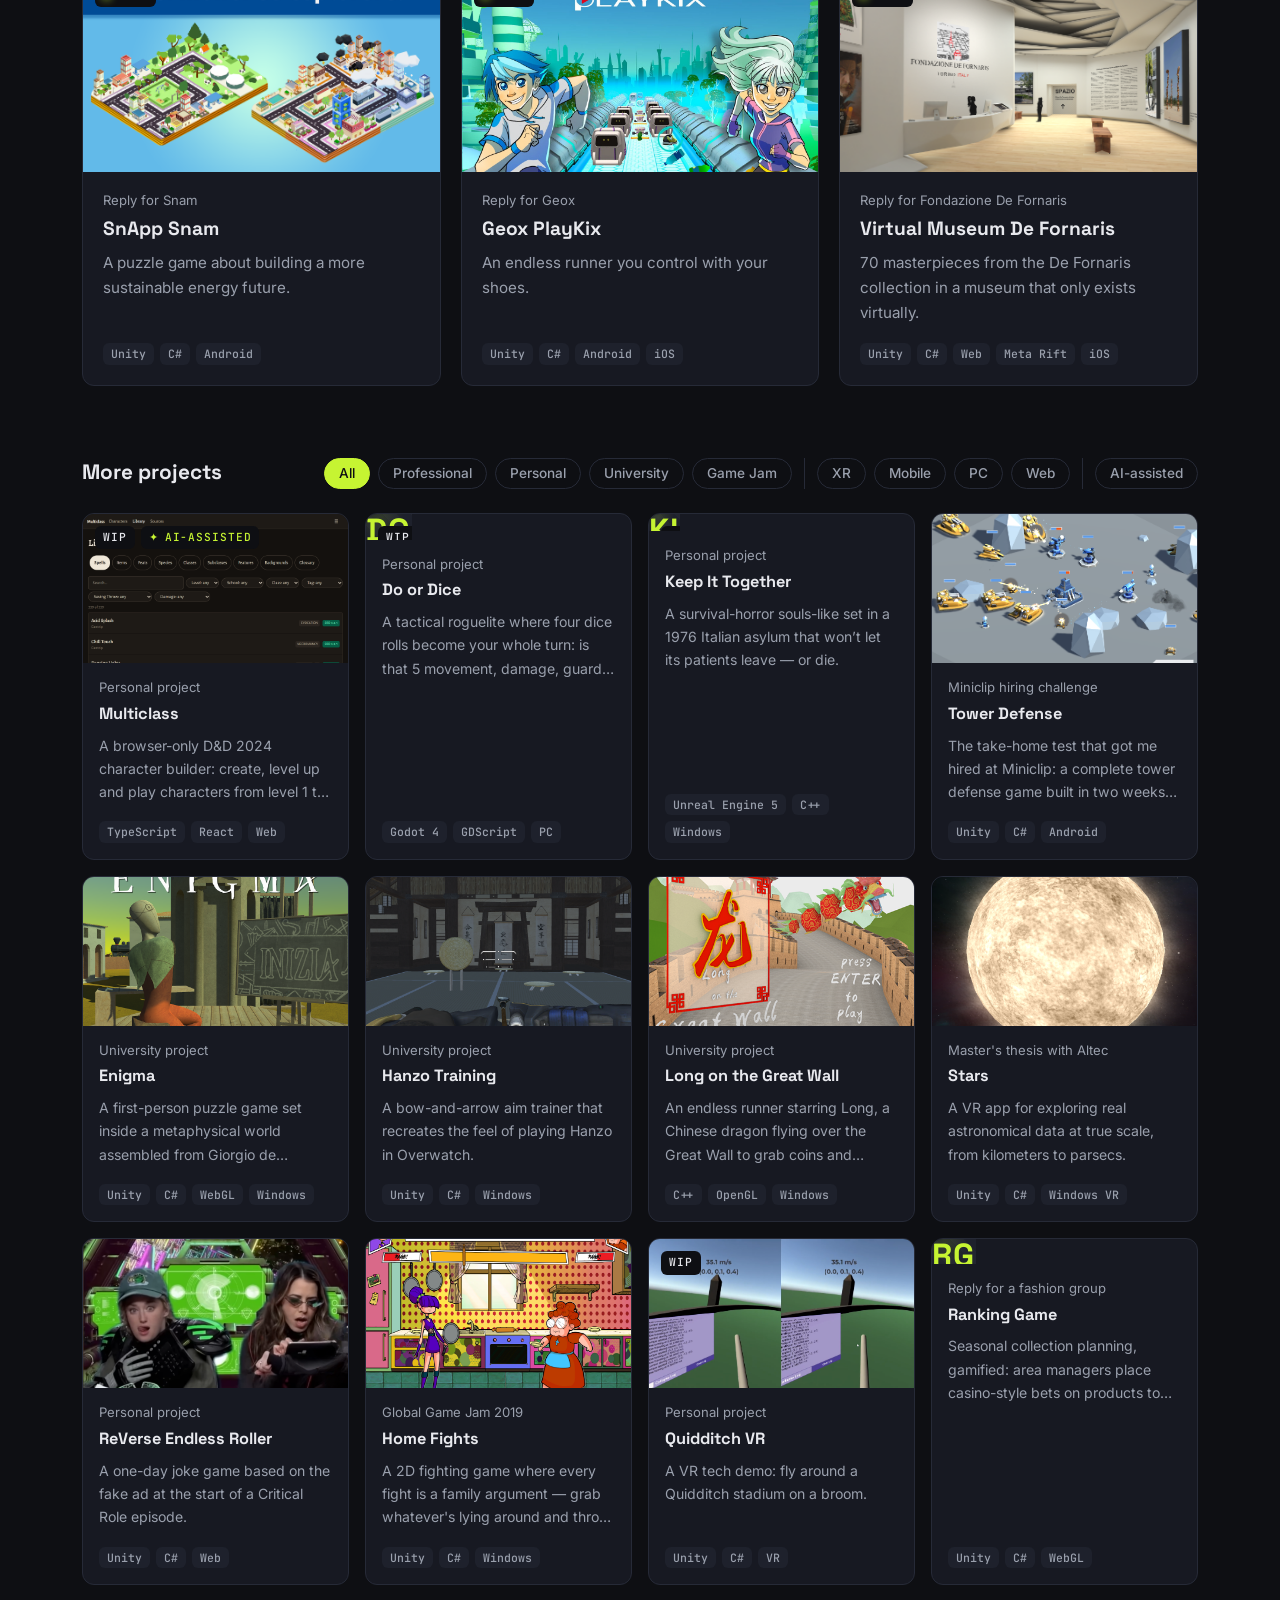
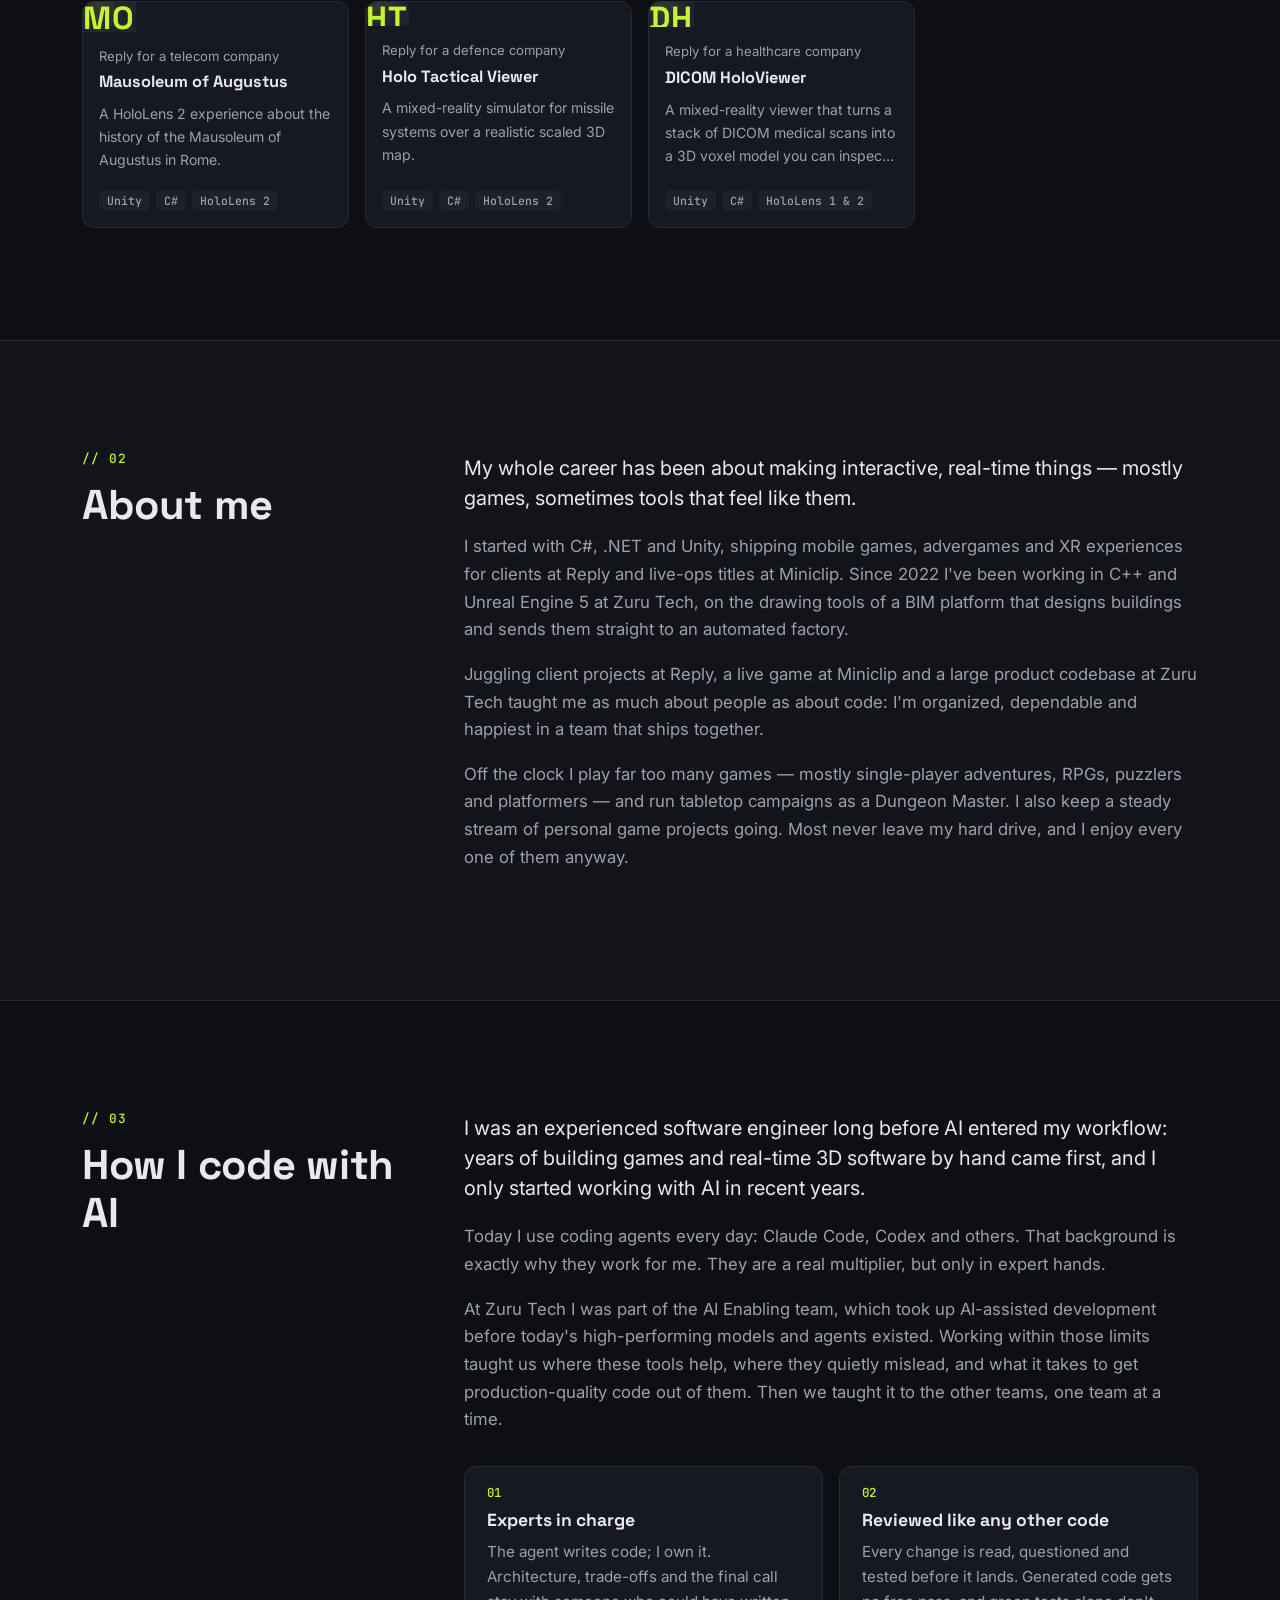
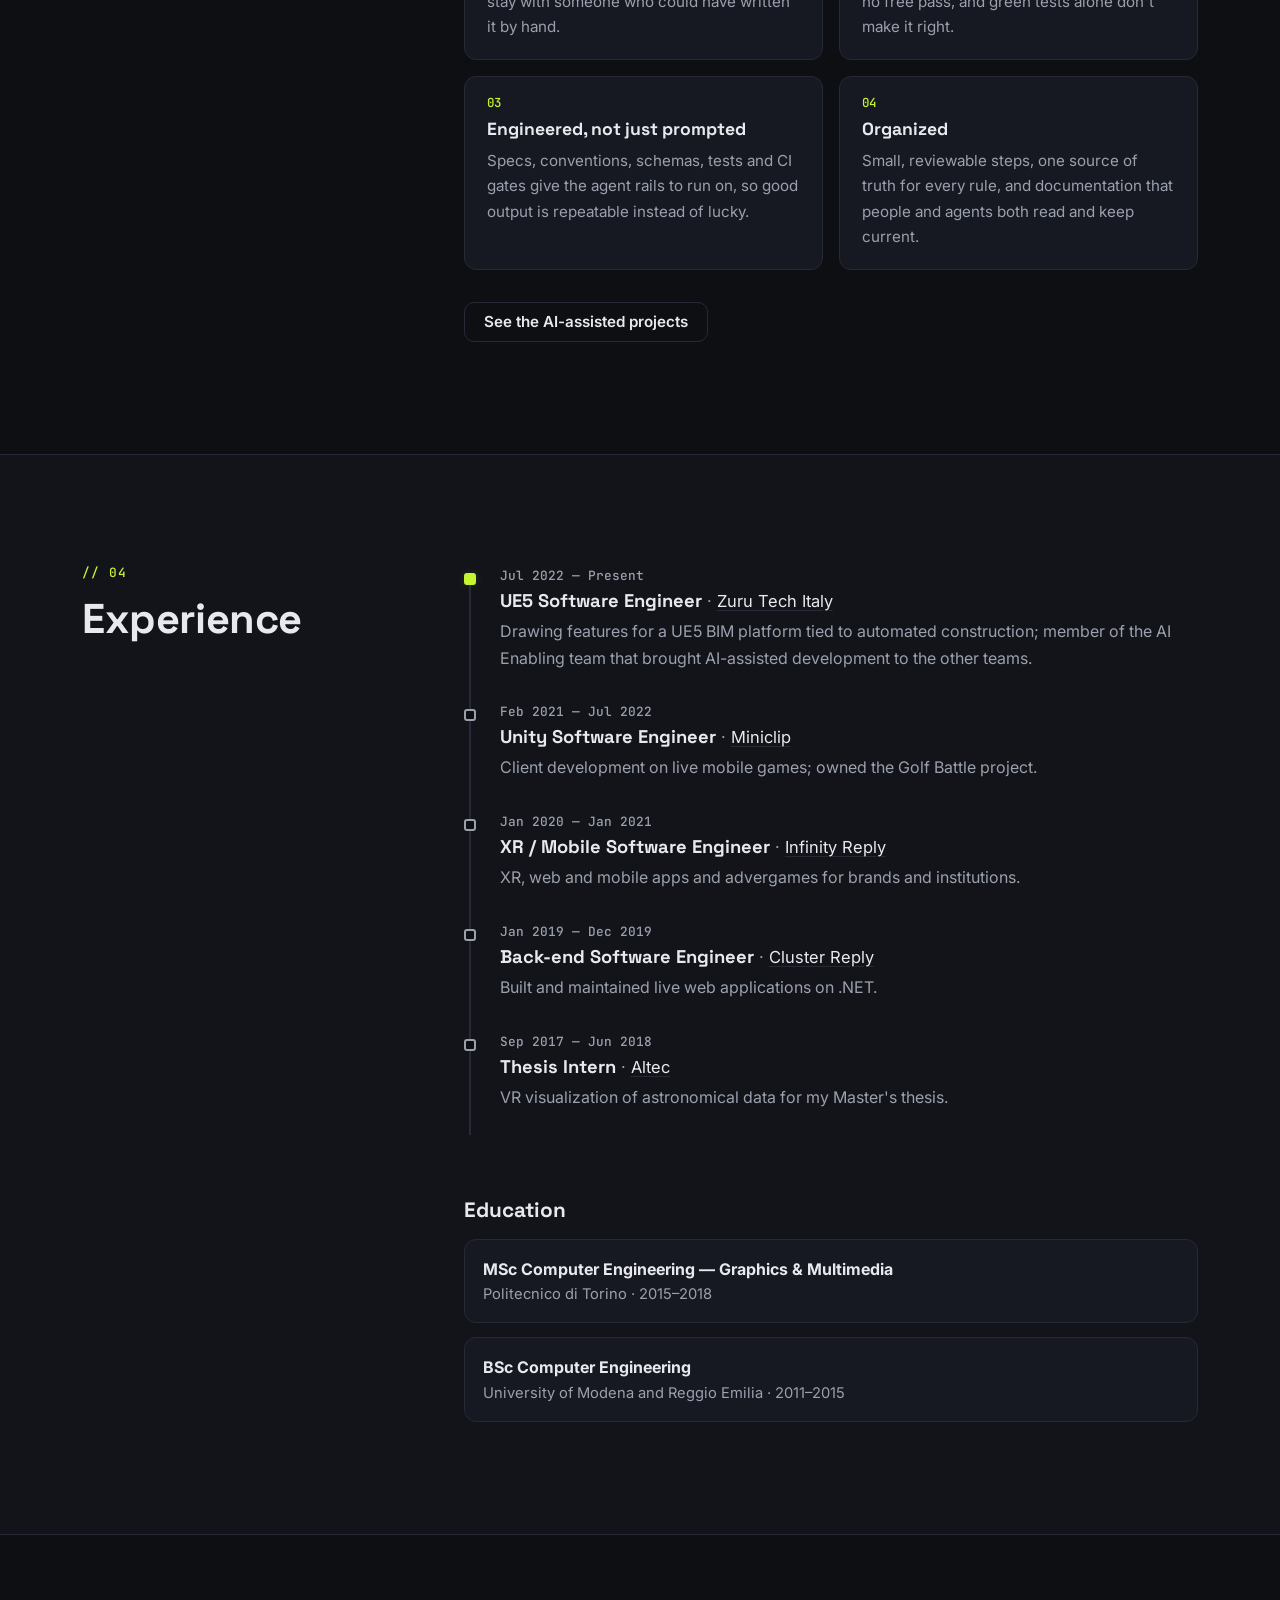
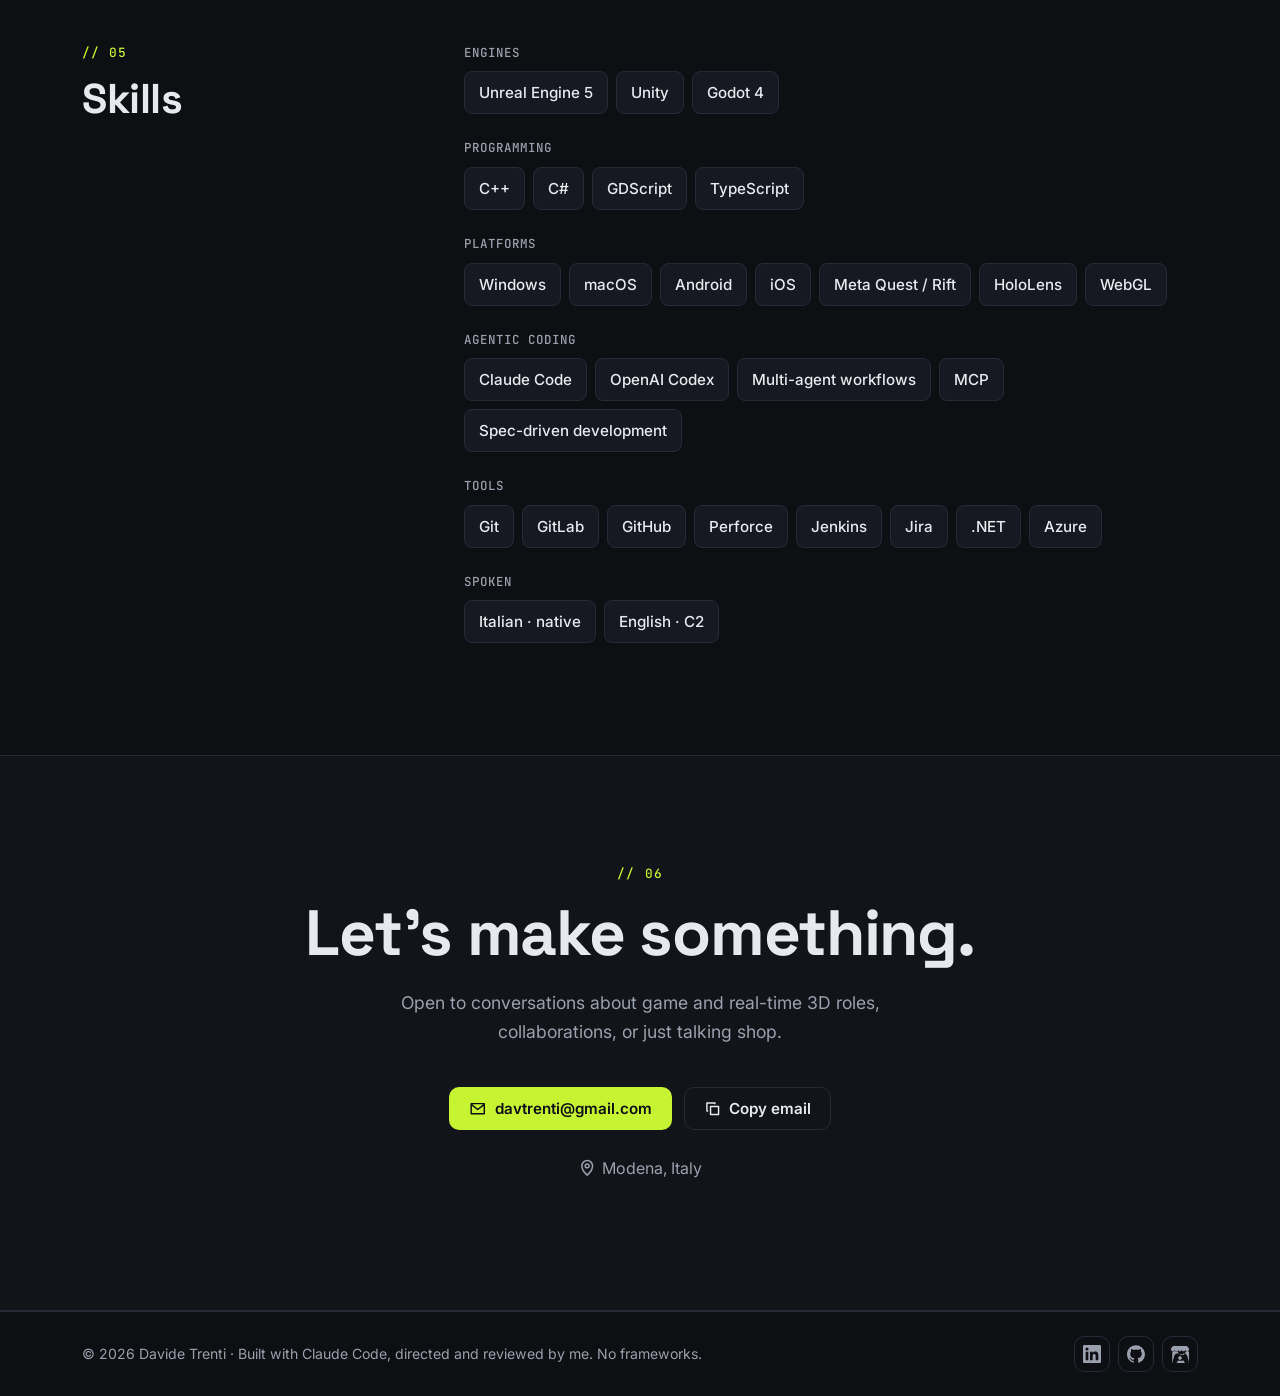
==== commit b1418e5b: "Merge cv-skills-rows: uniform skills, parser-friendly CV rows" ====
--- a/portfolio/index.html
+++ b/portfolio/index.html
@@ -228,14 +228,13 @@
                 </div>
                 <div>
                     <dl class="skills">
-                        <div><dt>Engines</dt><dd><span>Unreal Engine 5</span><span>Unity</span><span class="familiar">Godot 4</span></dd></div>
-                        <div><dt>Programming</dt><dd><span>C++</span><span>C#</span><span class="familiar">GDScript</span><span class="familiar">TypeScript</span></dd></div>
+                        <div><dt>Engines</dt><dd><span>Unreal Engine 5</span><span>Unity</span><span>Godot 4</span></dd></div>
+                        <div><dt>Programming</dt><dd><span>C++</span><span>C#</span><span>GDScript</span><span>TypeScript</span></dd></div>
                         <div><dt>Platforms</dt><dd><span>Windows</span><span>macOS</span><span>Android</span><span>iOS</span><span>Meta Quest / Rift</span><span>HoloLens</span><span>WebGL</span></dd></div>
                         <div><dt>Agentic coding</dt><dd><span>Claude Code</span><span>OpenAI Codex</span><span>Multi-agent workflows</span><span>MCP</span><span>Spec-driven development</span></dd></div>
                         <div><dt>Tools</dt><dd><span>Git</span><span>GitLab</span><span>GitHub</span><span>Perforce</span><span>Jenkins</span><span>Jira</span><span>.NET</span><span>Azure</span></dd></div>
                         <div><dt>Spoken</dt><dd><span>Italian · native</span><span>English · C2</span></dd></div>
                     </dl>
-                    <p class="skills-note"><span class="familiar">Dashed</span> working knowledge, used in personal projects</p>
                 </div>
             </div>
         </section>
--- a/portfolio/assets/css/main.css
+++ b/portfolio/assets/css/main.css
@@ -343,9 +343,6 @@
 .skills dt { font: 500 .78rem/1 var(--font-mono); letter-spacing: .08em; text-transform: uppercase; color: var(--muted); margin-bottom: 12px; }
 .skills dd { margin: 0; display: flex; flex-wrap: wrap; gap: 8px; }
 .skills dd span { padding: 8px 14px; border: 1px solid var(--border); border-radius: 8px; background: var(--surface); font-weight: 500; font-size: .95rem; }
-.skills .familiar, .skills-note .familiar { border-style: dashed; background: transparent; color: var(--muted); }
-.skills-note { display: flex; align-items: center; gap: 10px; margin: 28px 0 0; color: var(--muted); font-size: .88rem; }
-.skills-note .familiar { padding: 4px 10px; border: 1px dashed var(--border); border-radius: 6px; }
 
 /* ===== Contact ===== */
 .contact-inner { text-align: center; display: flex; flex-direction: column; align-items: center; }
